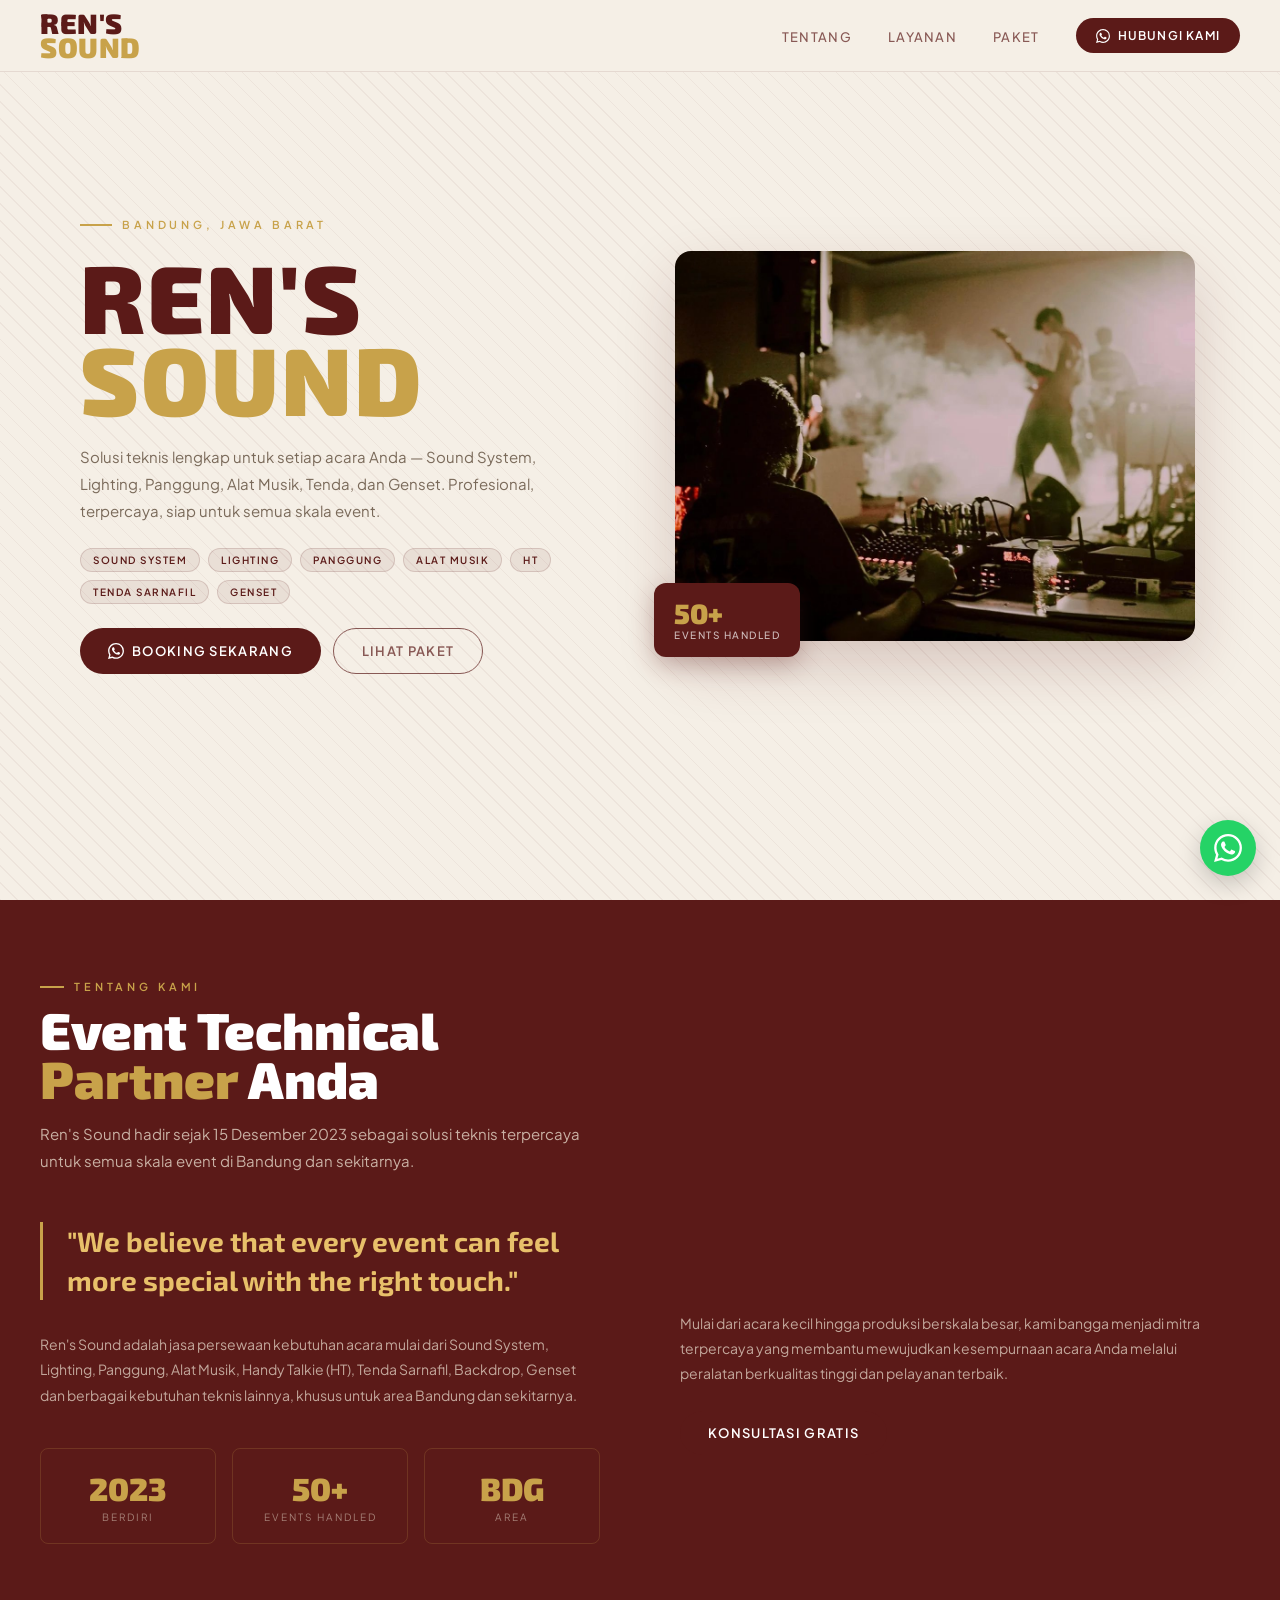
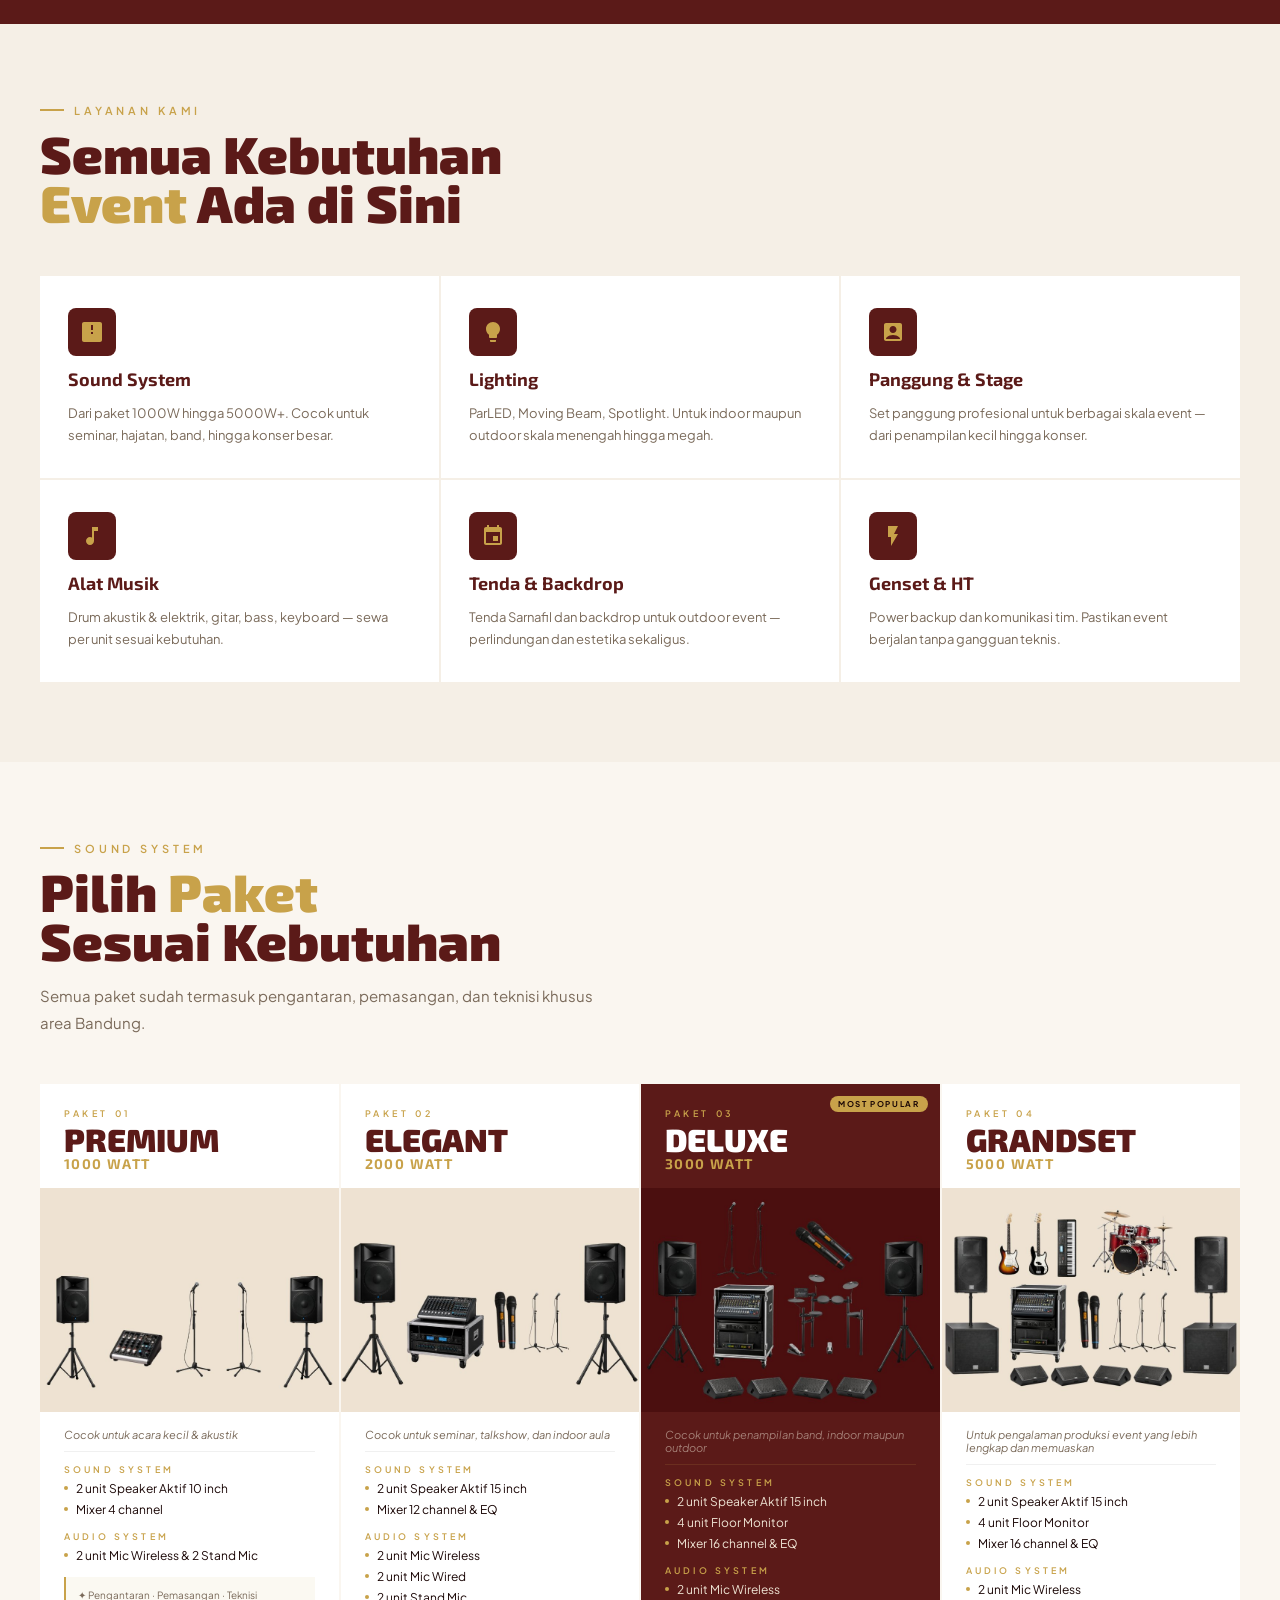
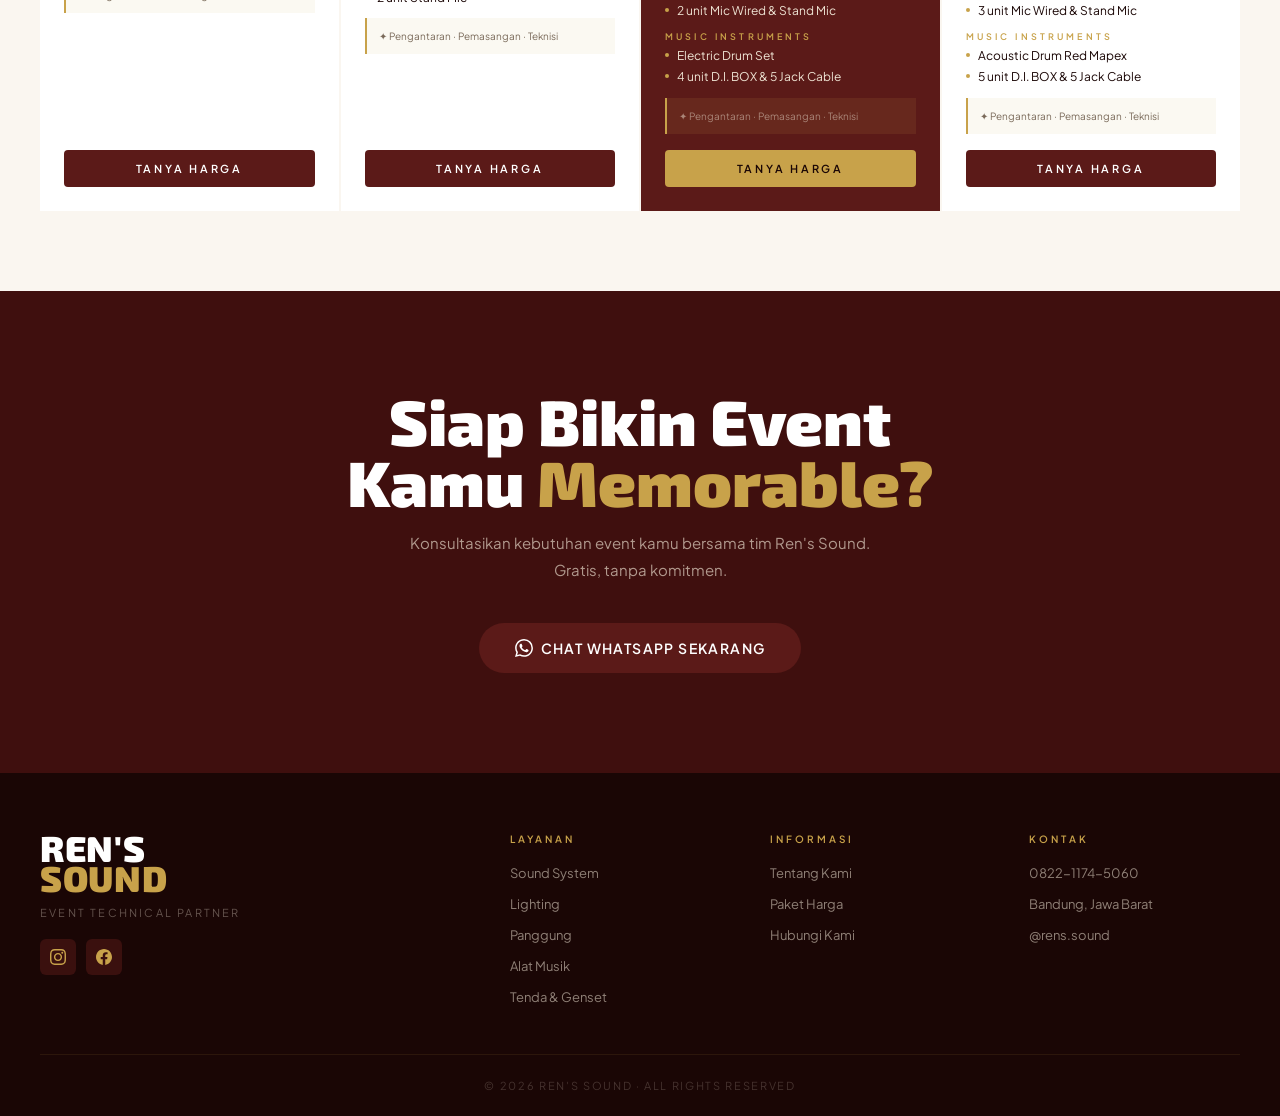
==== index.html @ 93fdd328 "Fix: rename to index.html" ====
<!DOCTYPE html>
<html lang="id">
<head>
  <meta charset="UTF-8"/>
  <meta name="viewport" content="width=device-width, initial-scale=1.0"/>
  <title>Ren's Sound — Event Technical Partner</title>
  <link href="https://fonts.googleapis.com/css2?family=Exo+2:wght@400;600;700;900&family=Plus+Jakarta+Sans:wght@300;400;500;600;700&display=swap" rel="stylesheet"/>
  <style>
    * { margin:0; padding:0; box-sizing:border-box; }

    :root {
      --maroon:   #5B1A18;
      --maroon-d: #3F0F0E;
      --gold:     #C8A24A;
      --gold-l:   #e8c06a;
      --beige:    #F5EFE6;
      --beige-s:  #EEE3D3;
      --cream:    #faf6f0;
      --white:    #ffffff;
      --muted:    #7a6a5a;
    }

    html { scroll-behavior: smooth; }

    body {
      font-family: 'Plus Jakarta Sans', sans-serif;
      font-weight: 400;
      color: #1a0605;
      background: var(--cream);
      overflow-x: hidden;
    }

    /* ── NAVBAR ── */
    nav {
      position: fixed;
      top: 0; left: 0; right: 0;
      z-index: 100;
      background: var(--beige);
      border-bottom: 1px solid rgba(91,26,24,0.1);
      padding: 0 40px;
      height: 72px;
      display: flex;
      align-items: center;
      justify-content: space-between;
    }

    .nav-logo {
      display: flex;
      flex-direction: column;
      line-height: 0.85;
      cursor: pointer;
      text-decoration: none;
    }
    .nav-logo-top {
      font-family: 'Exo 2', sans-serif;
      font-weight: 900;
      font-size: 28px;
      color: var(--maroon);
      letter-spacing: 0.02em;
    }
    .nav-logo-bot {
      font-family: 'Exo 2', sans-serif;
      font-weight: 900;
      font-size: 28px;
      color: var(--gold);
      letter-spacing: 0.02em;
    }

    .nav-links {
      display: flex;
      align-items: center;
      gap: 36px;
      list-style: none;
    }
    .nav-links a {
      text-decoration: none;
      font-size: 13px;
      font-weight: 500;
      letter-spacing: 0.1em;
      text-transform: uppercase;
      color: var(--maroon);
      opacity: 0.7;
      transition: opacity 0.2s;
    }
    .nav-links a:hover { opacity: 1; }

    .nav-cta {
      display: flex;
      align-items: center;
      gap: 8px;
      background: var(--maroon);
      color: var(--white) !important;
      opacity: 1 !important;
      padding: 10px 20px;
      border-radius: 100px;
      font-size: 12px !important;
      font-weight: 600 !important;
      letter-spacing: 0.1em;
      text-transform: uppercase;
      transition: background 0.2s !important;
    }
    .nav-cta:hover { background: var(--maroon-d) !important; }

    .nav-toggle {
      display: none;
      background: none;
      border: none;
      cursor: pointer;
      flex-direction: column;
      gap: 5px;
      padding: 4px;
    }
    .nav-toggle span {
      display: block;
      width: 24px;
      height: 2px;
      background: var(--maroon);
      border-radius: 2px;
      transition: all 0.3s;
    }

    /* ── HERO ── */
    #hero {
      min-height: 100vh;
      padding-top: 72px;
      background-color: var(--beige);
      background-image: repeating-linear-gradient(
        45deg,
        rgba(91,26,24,0.05) 0px,
        rgba(91,26,24,0.05) 1px,
        transparent 1px,
        transparent 12px
      );
      display: flex;
      align-items: center;
      position: relative;
      overflow: hidden;
    }

    .hero-inner {
      max-width: 1200px;
      margin: 0 auto;
      padding: 80px 40px;
      display: grid;
      grid-template-columns: 1fr 1fr;
      gap: 60px;
      align-items: center;
      width: 100%;
    }

    .hero-text { display: flex; flex-direction: column; gap: 24px; }

    .hero-eyebrow {
      font-size: 11px;
      font-weight: 600;
      letter-spacing: 0.35em;
      text-transform: uppercase;
      color: var(--gold);
      display: flex;
      align-items: center;
      gap: 10px;
    }
    .hero-eyebrow::before {
      content: '';
      display: block;
      width: 32px;
      height: 2px;
      background: var(--gold);
    }

    .hero-logo {
      display: flex;
      flex-direction: column;
      line-height: 0.85;
    }
    .hero-logo-top {
      font-family: 'Exo 2', sans-serif;
      font-weight: 900;
      font-size: clamp(56px, 8vw, 96px);
      color: var(--maroon);
      letter-spacing: 0.02em;
    }
    .hero-logo-bot {
      font-family: 'Exo 2', sans-serif;
      font-weight: 900;
      font-size: clamp(56px, 8vw, 96px);
      color: var(--gold);
      letter-spacing: 0.02em;
    }

    .hero-desc {
      font-size: 15px;
      line-height: 1.8;
      color: var(--muted);
      max-width: 480px;
    }

    .hero-services {
      display: flex;
      flex-wrap: wrap;
      gap: 8px;
    }
    .hero-service-tag {
      font-size: 10px;
      font-weight: 600;
      letter-spacing: 0.15em;
      text-transform: uppercase;
      color: var(--maroon);
      background: rgba(91,26,24,0.07);
      border: 1px solid rgba(91,26,24,0.15);
      padding: 5px 12px;
      border-radius: 100px;
    }

    .hero-cta {
      display: flex;
      gap: 12px;
      flex-wrap: wrap;
    }
    .btn-primary {
      display: inline-flex;
      align-items: center;
      gap: 8px;
      background: var(--maroon);
      color: var(--white);
      padding: 14px 28px;
      border-radius: 100px;
      font-size: 13px;
      font-weight: 600;
      letter-spacing: 0.1em;
      text-transform: uppercase;
      text-decoration: none;
      transition: background 0.2s, transform 0.2s;
    }
    .btn-primary:hover { background: var(--maroon-d); transform: translateY(-2px); }
    .btn-secondary {
      display: inline-flex;
      align-items: center;
      gap: 8px;
      background: transparent;
      color: var(--maroon);
      padding: 14px 28px;
      border-radius: 100px;
      border: 1.5px solid var(--maroon);
      font-size: 13px;
      font-weight: 600;
      letter-spacing: 0.1em;
      text-transform: uppercase;
      text-decoration: none;
      transition: all 0.2s;
      opacity: 0.7;
    }
    .btn-secondary:hover { opacity: 1; transform: translateY(-2px); }

    .hero-photo {
      position: relative;
      display: flex;
      justify-content: center;
    }
    .hero-photo img {
      width: 100%;
      max-width: 520px;
      border-radius: 16px;
      object-fit: cover;
      aspect-ratio: 4/3;
      box-shadow: 0 24px 60px rgba(91,26,24,0.2);
    }
    .hero-photo-badge {
      position: absolute;
      bottom: -16px;
      left: -16px;
      background: var(--maroon);
      color: var(--white);
      padding: 16px 20px;
      border-radius: 12px;
      box-shadow: 0 8px 24px rgba(91,26,24,0.3);
    }
    .hero-photo-badge-num {
      font-family: 'Exo 2', sans-serif;
      font-weight: 900;
      font-size: 28px;
      color: var(--gold);
      line-height: 1;
    }
    .hero-photo-badge-txt {
      font-size: 10px;
      font-weight: 500;
      letter-spacing: 0.15em;
      text-transform: uppercase;
      opacity: 0.7;
      margin-top: 2px;
    }

    /* ── SECTION COMMONS ── */
    section { padding: 80px 40px; }
    .section-inner { max-width: 1200px; margin: 0 auto; }
    .section-eyebrow {
      font-size: 11px;
      font-weight: 600;
      letter-spacing: 0.35em;
      text-transform: uppercase;
      color: var(--gold);
      display: flex;
      align-items: center;
      gap: 10px;
      margin-bottom: 12px;
    }
    .section-eyebrow::before {
      content: '';
      display: block;
      width: 24px;
      height: 2px;
      background: var(--gold);
    }
    .section-title {
      font-family: 'Exo 2', sans-serif;
      font-weight: 900;
      font-size: clamp(32px, 5vw, 52px);
      line-height: 0.95;
      color: var(--maroon);
      margin-bottom: 16px;
    }
    .section-title span { color: var(--gold); }
    .section-desc {
      font-size: 15px;
      line-height: 1.8;
      color: var(--muted);
      max-width: 560px;
    }

    /* ── TENTANG ── */
    #tentang { background: var(--maroon); }
    #tentang .section-eyebrow { color: var(--gold); }
    #tentang .section-eyebrow::before { background: var(--gold); }
    #tentang .section-title { color: var(--white); }
    #tentang .section-title span { color: var(--gold); }
    #tentang .section-desc { color: rgba(238,227,211,0.75); }

    .tentang-grid {
      display: grid;
      grid-template-columns: 1fr 1fr;
      gap: 80px;
      align-items: center;
      margin-top: 48px;
    }
    .tentang-quote {
      font-family: 'Exo 2', sans-serif;
      font-weight: 700;
      font-size: clamp(20px, 3vw, 28px);
      line-height: 1.4;
      color: var(--gold-l);
      border-left: 3px solid var(--gold);
      padding-left: 24px;
      margin-bottom: 32px;
    }
    .tentang-stats {
      display: grid;
      grid-template-columns: repeat(3, 1fr);
      gap: 16px;
      margin-top: 40px;
    }
    .stat {
      text-align: center;
      padding: 20px 12px;
      border: 1px solid rgba(200,162,74,0.2);
      border-radius: 8px;
    }
    .stat-num {
      font-family: 'Exo 2', sans-serif;
      font-weight: 900;
      font-size: 32px;
      color: var(--gold);
      display: block;
    }
    .stat-lbl {
      font-size: 10px;
      letter-spacing: 0.2em;
      text-transform: uppercase;
      color: rgba(238,227,211,0.5);
      margin-top: 4px;
      display: block;
    }

    /* ── LAYANAN ── */
    #layanan { background: var(--beige); }
    .layanan-grid {
      display: grid;
      grid-template-columns: repeat(3, 1fr);
      gap: 2px;
      margin-top: 48px;
    }
    .layanan-card {
      background: var(--white);
      padding: 32px 28px;
      display: flex;
      flex-direction: column;
      gap: 12px;
      transition: transform 0.3s;
    }
    .layanan-card:hover { transform: translateY(-4px); }
    .layanan-icon {
      width: 48px;
      height: 48px;
      background: var(--maroon);
      border-radius: 8px;
      display: flex;
      align-items: center;
      justify-content: center;
    }
    .layanan-icon svg { width: 24px; height: 24px; fill: var(--gold); }
    .layanan-name {
      font-family: 'Exo 2', sans-serif;
      font-weight: 700;
      font-size: 18px;
      color: var(--maroon);
    }
    .layanan-desc {
      font-size: 13px;
      line-height: 1.7;
      color: var(--muted);
    }

    /* ── PAKET ── */
    #paket { background: var(--cream); }
    .paket-grid {
      display: grid;
      grid-template-columns: repeat(4, 1fr);
      gap: 2px;
      margin-top: 48px;
    }
    .paket-card {
      background: var(--white);
      display: flex;
      flex-direction: column;
      transition: transform 0.3s;
    }
    .paket-card:hover { transform: translateY(-4px); box-shadow: 0 20px 40px rgba(91,26,24,0.12); }
    .paket-card.featured { background: var(--maroon); }
    .paket-header { padding: 24px 24px 16px; }
    .paket-tier {
      font-size: 9px;
      font-weight: 600;
      letter-spacing: 0.4em;
      text-transform: uppercase;
      color: var(--gold);
      margin-bottom: 6px;
    }
    .paket-name {
      font-family: 'Exo 2', sans-serif;
      font-weight: 900;
      font-size: 32px;
      color: var(--maroon);
      line-height: 0.9;
    }
    .paket-card.featured .paket-name { color: var(--white); }
    .paket-watt {
      font-family: 'Exo 2', sans-serif;
      font-weight: 700;
      font-size: 14px;
      color: var(--gold);
      letter-spacing: 0.1em;
      margin-top: 2px;
    }
    .paket-img {
      width: 100%;
      aspect-ratio: 4/3;
      object-fit: contain;
      background: var(--beige-s);
    }
    .paket-card.featured .paket-img { background: rgba(0,0,0,0.15); }
    .paket-body { padding: 16px 24px; flex: 1; }
    .paket-note {
      font-size: 11px;
      font-style: italic;
      color: var(--muted);
      margin-bottom: 12px;
      padding-bottom: 10px;
      border-bottom: 1px solid rgba(0,0,0,0.06);
    }
    .paket-card.featured .paket-note { color: rgba(238,227,211,0.5); border-color: rgba(200,162,74,0.15); }
    .spec-group { margin-bottom: 12px; }
    .spec-label {
      font-size: 9px;
      font-weight: 600;
      letter-spacing: 0.35em;
      text-transform: uppercase;
      color: var(--gold);
      margin-bottom: 6px;
      display: block;
    }
    .spec-item {
      display: flex;
      align-items: flex-start;
      gap: 8px;
      font-size: 12px;
      color: #1a0605;
      margin-bottom: 4px;
      line-height: 1.4;
    }
    .paket-card.featured .spec-item { color: var(--beige-s); }
    .spec-dot {
      width: 4px; height: 4px;
      border-radius: 50%;
      background: var(--gold);
      flex-shrink: 0;
      margin-top: 5px;
    }
    .paket-includes {
      font-size: 10px;
      color: var(--muted);
      padding: 10px 12px;
      background: rgba(200,162,74,0.07);
      border-left: 2px solid var(--gold);
      margin-top: 8px;
      line-height: 1.6;
    }
    .paket-card.featured .paket-includes { background: rgba(200,162,74,0.1); color: rgba(238,227,211,0.5); }
    .paket-cta {
      margin: 0 24px 24px;
      display: block;
      padding: 12px;
      background: var(--maroon);
      color: var(--white);
      text-align: center;
      text-decoration: none;
      font-size: 11px;
      font-weight: 600;
      letter-spacing: 0.25em;
      text-transform: uppercase;
      border-radius: 4px;
      transition: background 0.2s;
    }
    .paket-cta:hover { background: var(--maroon-d); }
    .paket-card.featured .paket-cta { background: var(--gold); color: #1a0605; }
    .paket-card.featured .paket-cta:hover { background: var(--gold-l); }
    .badge-popular {
      position: absolute;
      top: 12px; right: 12px;
      background: var(--gold);
      color: #1a0605;
      font-size: 8px;
      font-weight: 700;
      letter-spacing: 0.2em;
      text-transform: uppercase;
      padding: 3px 8px;
      border-radius: 100px;
    }
    .paket-card { position: relative; }

    /* ── CTA SECTION ── */
    #cta {
      background: var(--maroon-d);
      text-align: center;
      padding: 100px 40px;
    }
    .cta-title {
      font-family: 'Exo 2', sans-serif;
      font-weight: 900;
      font-size: clamp(36px, 6vw, 64px);
      line-height: 0.95;
      color: var(--white);
      margin-bottom: 16px;
    }
    .cta-title span { color: var(--gold); }
    .cta-desc {
      font-size: 15px;
      color: rgba(238,227,211,0.65);
      margin-bottom: 40px;
      max-width: 480px;
      margin-left: auto;
      margin-right: auto;
      line-height: 1.8;
    }

    /* ── FOOTER ── */
    footer {
      background: #1a0605;
      padding: 60px 40px 24px;
    }
    .footer-inner {
      max-width: 1200px;
      margin: 0 auto;
    }
    .footer-top {
      display: grid;
      grid-template-columns: 2fr 1fr 1fr 1fr;
      gap: 48px;
      padding-bottom: 48px;
      border-bottom: 1px solid rgba(200,162,74,0.1);
      margin-bottom: 24px;
    }
    .footer-logo-top {
      font-family: 'Exo 2', sans-serif;
      font-weight: 900;
      font-size: 36px;
      color: var(--white);
      line-height: 0.85;
      letter-spacing: 0.02em;
    }
    .footer-logo-bot {
      font-family: 'Exo 2', sans-serif;
      font-weight: 900;
      font-size: 36px;
      color: var(--gold);
      line-height: 0.85;
      letter-spacing: 0.02em;
    }
    .footer-tagline {
      font-size: 11px;
      letter-spacing: 0.2em;
      text-transform: uppercase;
      color: rgba(238,227,211,0.35);
      margin-top: 12px;
    }
    .footer-col-title {
      font-size: 10px;
      font-weight: 600;
      letter-spacing: 0.3em;
      text-transform: uppercase;
      color: var(--gold);
      margin-bottom: 16px;
    }
    .footer-col ul { list-style: none; display: flex; flex-direction: column; gap: 10px; }
    .footer-col ul li a {
      text-decoration: none;
      font-size: 13px;
      color: rgba(238,227,211,0.55);
      transition: color 0.2s;
    }
    .footer-col ul li a:hover { color: var(--gold); }
    .footer-social { display: flex; gap: 10px; margin-top: 8px; }
    .footer-social a {
      width: 36px; height: 36px;
      background: rgba(91,26,24,0.5);
      border-radius: 6px;
      display: flex;
      align-items: center;
      justify-content: center;
      transition: background 0.2s;
    }
    .footer-social a:hover { background: var(--gold); }
    .footer-social svg { width: 16px; height: 16px; fill: var(--gold); }
    .footer-social a:hover svg { fill: #1a0605; }
    .footer-copy {
      text-align: center;
      font-size: 11px;
      letter-spacing: 0.15em;
      color: rgba(238,227,211,0.2);
      text-transform: uppercase;
    }

    /* ── WA FLOATING ── */
    .wa-float {
      position: fixed;
      bottom: 24px;
      right: 24px;
      z-index: 99;
      width: 56px;
      height: 56px;
      background: #25D366;
      border-radius: 50%;
      display: flex;
      align-items: center;
      justify-content: center;
      box-shadow: 0 8px 24px rgba(0,0,0,0.2);
      text-decoration: none;
      transition: transform 0.2s;
    }
    .wa-float:hover { transform: scale(1.1); }
    .wa-float svg { width: 28px; height: 28px; fill: white; }

    /* ── MOBILE ── */
    @media (max-width: 768px) {
      nav { padding: 0 20px; }
      .nav-links { display: none; }
      .nav-toggle { display: flex; }
      .nav-links.open {
        display: flex;
        flex-direction: column;
        position: absolute;
        top: 72px; left: 0; right: 0;
        background: var(--beige);
        padding: 20px;
        border-bottom: 1px solid rgba(91,26,24,0.1);
        gap: 16px;
      }
      .hero-inner { grid-template-columns: 1fr; gap: 40px; padding: 40px 20px; }
      .hero-photo { order: -1; }
      .hero-photo img { max-width: 100%; }
      .tentang-grid { grid-template-columns: 1fr; gap: 40px; }
      .layanan-grid { grid-template-columns: 1fr; }
      .paket-grid { grid-template-columns: 1fr; }
      .footer-top { grid-template-columns: 1fr 1fr; gap: 32px; }
      section { padding: 60px 20px; }
    }
  </style>
</head>
<body>

<!-- NAVBAR -->
<nav id="navbar">
  <a href="#hero" class="nav-logo">
    <span class="nav-logo-top">REN'S</span>
    <span class="nav-logo-bot">SOUND</span>
  </a>
  <ul class="nav-links" id="navLinks">
    <li><a href="#tentang">Tentang</a></li>
    <li><a href="#layanan">Layanan</a></li>
    <li><a href="#paket">Paket</a></li>
    <li><a href="https://wa.me/6282211745060" class="nav-cta">
      <svg width="14" height="14" viewBox="0 0 24 24" fill="currentColor"><path d="M17.472 14.382c-.297-.149-1.758-.867-2.03-.967-.273-.099-.471-.148-.67.15-.197.297-.767.966-.94 1.164-.173.199-.347.223-.644.075-.297-.15-1.255-.463-2.39-1.475-.883-.788-1.48-1.761-1.653-2.059-.173-.297-.018-.458.13-.606.134-.133.298-.347.446-.52.149-.174.198-.298.298-.497.099-.198.05-.371-.025-.52-.075-.149-.669-1.612-.916-2.207-.242-.579-.487-.5-.669-.51-.173-.008-.371-.01-.57-.01-.198 0-.52.074-.792.372-.272.297-1.04 1.016-1.04 2.479 0 1.462 1.065 2.875 1.213 3.074.149.198 2.096 3.2 5.077 4.487.709.306 1.262.489 1.694.625.712.227 1.36.195 1.871.118.571-.085 1.758-.719 2.006-1.413.248-.694.248-1.289.173-1.413-.074-.124-.272-.198-.57-.347m-5.421 7.403h-.004a9.87 9.87 0 01-5.031-1.378l-.361-.214-3.741.982.998-3.648-.235-.374a9.86 9.86 0 01-1.51-5.26c.001-5.45 4.436-9.884 9.888-9.884 2.64 0 5.122 1.03 6.988 2.898a9.825 9.825 0 012.893 6.994c-.003 5.45-4.437 9.884-9.885 9.884m8.413-18.297A11.815 11.815 0 0012.05 0C5.495 0 .16 5.335.157 11.892c0 2.096.547 4.142 1.588 5.945L.057 24l6.305-1.654a11.882 11.882 0 005.683 1.448h.005c6.554 0 11.89-5.335 11.893-11.893a11.821 11.821 0 00-3.48-8.413Z"/></svg>
      Hubungi Kami
    </a></li>
  </ul>
  <button class="nav-toggle" id="navToggle" onclick="document.getElementById('navLinks').classList.toggle('open')">
    <span></span><span></span><span></span>
  </button>
</nav>

<!-- HERO -->
<section id="hero">
  <div class="hero-inner">
    <div class="hero-text">
      <div class="hero-eyebrow">Bandung, Jawa Barat</div>
      <div class="hero-logo">
        <span class="hero-logo-top">REN'S</span>
        <span class="hero-logo-bot">SOUND</span>
      </div>
      <p class="hero-desc">Solusi teknis lengkap untuk setiap acara Anda — Sound System, Lighting, Panggung, Alat Musik, Tenda, dan Genset. Profesional, terpercaya, siap untuk semua skala event.</p>
      <div class="hero-services">
        <span class="hero-service-tag">Sound System</span>
        <span class="hero-service-tag">Lighting</span>
        <span class="hero-service-tag">Panggung</span>
        <span class="hero-service-tag">Alat Musik</span>
        <span class="hero-service-tag">HT</span>
        <span class="hero-service-tag">Tenda Sarnafil</span>
        <span class="hero-service-tag">Genset</span>
      </div>
      <div class="hero-cta">
        <a href="https://wa.me/6282211745060" class="btn-primary">
          <svg width="16" height="16" viewBox="0 0 24 24" fill="currentColor"><path d="M17.472 14.382c-.297-.149-1.758-.867-2.03-.967-.273-.099-.471-.148-.67.15-.197.297-.767.966-.94 1.164-.173.199-.347.223-.644.075-.297-.15-1.255-.463-2.39-1.475-.883-.788-1.48-1.761-1.653-2.059-.173-.297-.018-.458.13-.606.134-.133.298-.347.446-.52.149-.174.198-.298.298-.497.099-.198.05-.371-.025-.52-.075-.149-.669-1.612-.916-2.207-.242-.579-.487-.5-.669-.51-.173-.008-.371-.01-.57-.01-.198 0-.52.074-.792.372-.272.297-1.04 1.016-1.04 2.479 0 1.462 1.065 2.875 1.213 3.074.149.198 2.096 3.2 5.077 4.487.709.306 1.262.489 1.694.625.712.227 1.36.195 1.871.118.571-.085 1.758-.719 2.006-1.413.248-.694.248-1.289.173-1.413-.074-.124-.272-.198-.57-.347m-5.421 7.403h-.004a9.87 9.87 0 01-5.031-1.378l-.361-.214-3.741.982.998-3.648-.235-.374a9.86 9.86 0 01-1.51-5.26c.001-5.45 4.436-9.884 9.888-9.884 2.64 0 5.122 1.03 6.988 2.898a9.825 9.825 0 012.893 6.994c-.003 5.45-4.437 9.884-9.885 9.884m8.413-18.297A11.815 11.815 0 0012.05 0C5.495 0 .16 5.335.157 11.892c0 2.096.547 4.142 1.588 5.945L.057 24l6.305-1.654a11.882 11.882 0 005.683 1.448h.005c6.554 0 11.89-5.335 11.893-11.893a11.821 11.821 0 00-3.48-8.413Z"/></svg>
          Booking Sekarang
        </a>
        <a href="#paket" class="btn-secondary">Lihat Paket</a>
      </div>
    </div>
    <div class="hero-photo">
      <img src="[data-uri]" alt="Ren's Sound Event"/>
      <div class="hero-photo-badge">
        <div class="hero-photo-badge-num">50+</div>
        <div class="hero-photo-badge-txt">Events Handled</div>
      </div>
    </div>
  </div>
</section>

<!-- TENTANG -->
<section id="tentang">
  <div class="section-inner">
    <div class="section-eyebrow">Tentang Kami</div>
    <h2 class="section-title">Event Technical<br/><span>Partner</span> Anda</h2>
    <p class="section-desc">Ren's Sound hadir sejak 15 Desember 2023 sebagai solusi teknis terpercaya untuk semua skala event di Bandung dan sekitarnya.</p>
    <div class="tentang-grid">
      <div>
        <div class="tentang-quote">"We believe that every event can feel more special with the right touch."</div>
        <p style="font-size:14px;line-height:1.8;color:rgba(238,227,211,0.7);">Ren's Sound adalah jasa persewaan kebutuhan acara mulai dari Sound System, Lighting, Panggung, Alat Musik, Handy Talkie (HT), Tenda Sarnafil, Backdrop, Genset dan berbagai kebutuhan teknis lainnya, khusus untuk area Bandung dan sekitarnya.</p>
        <div class="tentang-stats">
          <div class="stat"><span class="stat-num">2023</span><span class="stat-lbl">Berdiri</span></div>
          <div class="stat"><span class="stat-num">50+</span><span class="stat-lbl">Events Handled</span></div>
          <div class="stat"><span class="stat-num">BDG</span><span class="stat-lbl">Area</span></div>
        </div>
      </div>
      <div style="display:flex;flex-direction:column;gap:16px;">
        <p style="font-size:14px;line-height:1.8;color:rgba(238,227,211,0.7);">Mulai dari acara kecil hingga produksi berskala besar, kami bangga menjadi mitra terpercaya yang membantu mewujudkan kesempurnaan acara Anda melalui peralatan berkualitas tinggi dan pelayanan terbaik.</p>
        <a href="https://wa.me/6282211745060" class="btn-primary" style="align-self:flex-start;margin-top:8px;">Konsultasi Gratis</a>
      </div>
    </div>
  </div>
</section>

<!-- LAYANAN -->
<section id="layanan">
  <div class="section-inner">
    <div class="section-eyebrow">Layanan Kami</div>
    <h2 class="section-title">Semua Kebutuhan<br/><span>Event</span> Ada di Sini</h2>
    <div class="layanan-grid">
      <div class="layanan-card">
        <div class="layanan-icon"><svg viewBox="0 0 24 24"><path d="M20 2H4c-1.1 0-2 .9-2 2v16c0 1.1.9 2 2 2h16c1.1 0 2-.9 2-2V4c0-1.1-.9-2-2-2zm-9 3h2v5h-2V5zm0 7h2v2h-2v-2z"/></svg></div>
        <div class="layanan-name">Sound System</div>
        <div class="layanan-desc">Dari paket 1000W hingga 5000W+. Cocok untuk seminar, hajatan, band, hingga konser besar.</div>
      </div>
      <div class="layanan-card">
        <div class="layanan-icon"><svg viewBox="0 0 24 24"><path d="M9 21c0 .55.45 1 1 1h4c.55 0 1-.45 1-1v-1H9v1zm3-19C8.14 2 5 5.14 5 9c0 2.38 1.19 4.47 3 5.74V17c0 .55.45 1 1 1h6c.55 0 1-.45 1-1v-2.26c1.81-1.27 3-3.36 3-5.74 0-3.86-3.14-7-7-7z"/></svg></div>
        <div class="layanan-name">Lighting</div>
        <div class="layanan-desc">ParLED, Moving Beam, Spotlight. Untuk indoor maupun outdoor skala menengah hingga megah.</div>
      </div>
      <div class="layanan-card">
        <div class="layanan-icon"><svg viewBox="0 0 24 24"><path d="M19 3H5c-1.1 0-2 .9-2 2v14c0 1.1.9 2 2 2h14c1.1 0 2-.9 2-2V5c0-1.1-.9-2-2-2zm-7 3c1.93 0 3.5 1.57 3.5 3.5S13.93 13 12 13s-3.5-1.57-3.5-3.5S10.07 6 12 6zm7 13H5v-.23c0-.62.28-1.2.76-1.58C7.47 15.82 9.64 15 12 15s4.53.82 6.24 2.19c.48.38.76.97.76 1.58V19z"/></svg></div>
        <div class="layanan-name">Panggung & Stage</div>
        <div class="layanan-desc">Set panggung profesional untuk berbagai skala event — dari penampilan kecil hingga konser.</div>
      </div>
      <div class="layanan-card">
        <div class="layanan-icon"><svg viewBox="0 0 24 24"><path d="M12 3v10.55c-.59-.34-1.27-.55-2-.55-2.21 0-4 1.79-4 4s1.79 4 4 4 4-1.79 4-4V7h4V3h-6z"/></svg></div>
        <div class="layanan-name">Alat Musik</div>
        <div class="layanan-desc">Drum akustik & elektrik, gitar, bass, keyboard — sewa per unit sesuai kebutuhan.</div>
      </div>
      <div class="layanan-card">
        <div class="layanan-icon"><svg viewBox="0 0 24 24"><path d="M17 12h-5v5h5v-5zM16 1v2H8V1H6v2H5c-1.11 0-1.99.9-1.99 2L3 19c0 1.1.89 2 2 2h14c1.1 0 2-.9 2-2V5c0-1.1-.9-2-2-2h-1V1h-2zm3 18H5V8h14v11z"/></svg></div>
        <div class="layanan-name">Tenda & Backdrop</div>
        <div class="layanan-desc">Tenda Sarnafil dan backdrop untuk outdoor event — perlindungan dan estetika sekaligus.</div>
      </div>
      <div class="layanan-card">
        <div class="layanan-icon"><svg viewBox="0 0 24 24"><path d="M7 2v11h3v9l7-12h-4l4-8z"/></svg></div>
        <div class="layanan-name">Genset & HT</div>
        <div class="layanan-desc">Power backup dan komunikasi tim. Pastikan event berjalan tanpa gangguan teknis.</div>
      </div>
    </div>
  </div>
</section>

<!-- PAKET -->
<section id="paket">
  <div class="section-inner">
    <div class="section-eyebrow">Sound System</div>
    <h2 class="section-title">Pilih <span>Paket</span><br/>Sesuai Kebutuhan</h2>
    <p class="section-desc">Semua paket sudah termasuk pengantaran, pemasangan, dan teknisi khusus area Bandung.</p>
    <div class="paket-grid" style="margin-top:48px;">

      <div class="paket-card">
        <div class="paket-header">
          <div class="paket-tier">Paket 01</div>
          <div class="paket-name">PREMIUM</div>
          <div class="paket-watt">1000 WATT</div>
        </div>
        <img class="paket-img" src="[data-uri]" alt="Premium 1000W"/>
        <div class="paket-body">
          <p class="paket-note">Cocok untuk acara kecil &amp; akustik</p>
          <div class="spec-group">
            <span class="spec-label">Sound System</span>
            <div class="spec-item"><span class="spec-dot"></span>2 unit Speaker Aktif 10 inch</div>
            <div class="spec-item"><span class="spec-dot"></span>Mixer 4 channel</div>
          </div>
          <div class="spec-group">
            <span class="spec-label">Audio System</span>
            <div class="spec-item"><span class="spec-dot"></span>2 unit Mic Wireless &amp; 2 Stand Mic</div>
          </div>
          <div class="paket-includes">✦ Pengantaran · Pemasangan · Teknisi</div>
        </div>
        <a href="https://wa.me/6282211745060" class="paket-cta">Tanya Harga</a>
      </div>

      <div class="paket-card">
        <div class="paket-header">
          <div class="paket-tier">Paket 02</div>
          <div class="paket-name">ELEGANT</div>
          <div class="paket-watt">2000 WATT</div>
        </div>
        <img class="paket-img" src="[data-uri]" alt="Elegant 2000W"/>
        <div class="paket-body">
          <p class="paket-note">Cocok untuk seminar, talkshow, dan indoor aula</p>
          <div class="spec-group">
            <span class="spec-label">Sound System</span>
            <div class="spec-item"><span class="spec-dot"></span>2 unit Speaker Aktif 15 inch</div>
            <div class="spec-item"><span class="spec-dot"></span>Mixer 12 channel &amp; EQ</div>
          </div>
          <div class="spec-group">
            <span class="spec-label">Audio System</span>
            <div class="spec-item"><span class="spec-dot"></span>2 unit Mic Wireless</div>
            <div class="spec-item"><span class="spec-dot"></span>2 unit Mic Wired</div>
            <div class="spec-item"><span class="spec-dot"></span>2 unit Stand Mic</div>
          </div>
          <div class="paket-includes">✦ Pengantaran · Pemasangan · Teknisi</div>
        </div>
        <a href="https://wa.me/6282211745060" class="paket-cta">Tanya Harga</a>
      </div>

      <div class="paket-card featured">
        <div class="badge-popular">Most Popular</div>
        <div class="paket-header">
          <div class="paket-tier">Paket 03</div>
          <div class="paket-name">DELUXE</div>
          <div class="paket-watt">3000 WATT</div>
        </div>
        <img class="paket-img" src="[data-uri]" alt="Deluxe 3000W"/>
        <div class="paket-body">
          <p class="paket-note">Cocok untuk penampilan band, indoor maupun outdoor</p>
          <div class="spec-group">
            <span class="spec-label">Sound System</span>
            <div class="spec-item"><span class="spec-dot"></span>2 unit Speaker Aktif 15 inch</div>
            <div class="spec-item"><span class="spec-dot"></span>4 unit Floor Monitor</div>
            <div class="spec-item"><span class="spec-dot"></span>Mixer 16 channel &amp; EQ</div>
          </div>
          <div class="spec-group">
            <span class="spec-label">Audio System</span>
            <div class="spec-item"><span class="spec-dot"></span>2 unit Mic Wireless</div>
            <div class="spec-item"><span class="spec-dot"></span>2 unit Mic Wired &amp; Stand Mic</div>
          </div>
          <div class="spec-group">
            <span class="spec-label">Music Instruments</span>
            <div class="spec-item"><span class="spec-dot"></span>Electric Drum Set</div>
            <div class="spec-item"><span class="spec-dot"></span>4 unit D.I. BOX &amp; 5 Jack Cable</div>
          </div>
          <div class="paket-includes">✦ Pengantaran · Pemasangan · Teknisi</div>
        </div>
        <a href="https://wa.me/6282211745060" class="paket-cta">Tanya Harga</a>
      </div>

      <div class="paket-card">
        <div class="paket-header">
          <div class="paket-tier">Paket 04</div>
          <div class="paket-name">GRANDSET</div>
          <div class="paket-watt">5000 WATT</div>
        </div>
        <img class="paket-img" src="[data-uri]" alt="Grandset 5000W"/>
        <div class="paket-body">
          <p class="paket-note">Untuk pengalaman produksi event yang lebih lengkap dan memuaskan</p>
          <div class="spec-group">
            <span class="spec-label">Sound System</span>
            <div class="spec-item"><span class="spec-dot"></span>2 unit Speaker Aktif 15 inch</div>
            <div class="spec-item"><span class="spec-dot"></span>4 unit Floor Monitor</div>
            <div class="spec-item"><span class="spec-dot"></span>Mixer 16 channel &amp; EQ</div>
          </div>
          <div class="spec-group">
            <span class="spec-label">Audio System</span>
            <div class="spec-item"><span class="spec-dot"></span>2 unit Mic Wireless</div>
            <div class="spec-item"><span class="spec-dot"></span>3 unit Mic Wired &amp; Stand Mic</div>
          </div>
          <div class="spec-group">
            <span class="spec-label">Music Instruments</span>
            <div class="spec-item"><span class="spec-dot"></span>Acoustic Drum Red Mapex</div>
            <div class="spec-item"><span class="spec-dot"></span>5 unit D.I. BOX &amp; 5 Jack Cable</div>
          </div>
          <div class="paket-includes">✦ Pengantaran · Pemasangan · Teknisi</div>
        </div>
        <a href="https://wa.me/6282211745060" class="paket-cta">Tanya Harga</a>
      </div>

    </div>
  </div>
</section>

<!-- CTA -->
<section id="cta">
  <div class="cta-title">Siap Bikin Event<br/>Kamu <span>Memorable?</span></div>
  <p class="cta-desc">Konsultasikan kebutuhan event kamu bersama tim Ren's Sound. Gratis, tanpa komitmen.</p>
  <a href="https://wa.me/6282211745060" class="btn-primary" style="font-size:14px;padding:16px 36px;">
    <svg width="18" height="18" viewBox="0 0 24 24" fill="currentColor"><path d="M17.472 14.382c-.297-.149-1.758-.867-2.03-.967-.273-.099-.471-.148-.67.15-.197.297-.767.966-.94 1.164-.173.199-.347.223-.644.075-.297-.15-1.255-.463-2.39-1.475-.883-.788-1.48-1.761-1.653-2.059-.173-.297-.018-.458.13-.606.134-.133.298-.347.446-.52.149-.174.198-.298.298-.497.099-.198.05-.371-.025-.52-.075-.149-.669-1.612-.916-2.207-.242-.579-.487-.5-.669-.51-.173-.008-.371-.01-.57-.01-.198 0-.52.074-.792.372-.272.297-1.04 1.016-1.04 2.479 0 1.462 1.065 2.875 1.213 3.074.149.198 2.096 3.2 5.077 4.487.709.306 1.262.489 1.694.625.712.227 1.36.195 1.871.118.571-.085 1.758-.719 2.006-1.413.248-.694.248-1.289.173-1.413-.074-.124-.272-.198-.57-.347m-5.421 7.403h-.004a9.87 9.87 0 01-5.031-1.378l-.361-.214-3.741.982.998-3.648-.235-.374a9.86 9.86 0 01-1.51-5.26c.001-5.45 4.436-9.884 9.888-9.884 2.64 0 5.122 1.03 6.988 2.898a9.825 9.825 0 012.893 6.994c-.003 5.45-4.437 9.884-9.885 9.884m8.413-18.297A11.815 11.815 0 0012.05 0C5.495 0 .16 5.335.157 11.892c0 2.096.547 4.142 1.588 5.945L.057 24l6.305-1.654a11.882 11.882 0 005.683 1.448h.005c6.554 0 11.89-5.335 11.893-11.893a11.821 11.821 0 00-3.48-8.413Z"/></svg>
    Chat WhatsApp Sekarang
  </a>
</section>

<!-- FOOTER -->
<footer>
  <div class="footer-inner">
    <div class="footer-top">
      <div>
        <div class="footer-logo-top">REN'S</div>
        <div class="footer-logo-bot">SOUND</div>
        <div class="footer-tagline">Event Technical Partner</div>
        <div class="footer-social" style="margin-top:20px;">
          <a href="https://www.instagram.com/rens.sound/" target="_blank">
            <svg viewBox="0 0 24 24"><path d="M12 2.163c3.204 0 3.584.012 4.85.07 3.252.148 4.771 1.691 4.919 4.919.058 1.265.069 1.645.069 4.849 0 3.205-.012 3.584-.069 4.849-.149 3.225-1.664 4.771-4.919 4.919-1.266.058-1.644.07-4.85.07-3.204 0-3.584-.012-4.849-.07-3.26-.149-4.771-1.699-4.919-4.92-.058-1.265-.07-1.644-.07-4.849 0-3.204.013-3.583.07-4.849.149-3.227 1.664-4.771 4.919-4.919 1.266-.057 1.645-.069 4.849-.069zm0-2.163c-3.259 0-3.667.014-4.947.072-4.358.2-6.78 2.618-6.98 6.98-.059 1.281-.073 1.689-.073 4.948 0 3.259.014 3.668.072 4.948.2 4.358 2.618 6.78 6.98 6.98 1.281.058 1.689.072 4.948.072 3.259 0 3.668-.014 4.948-.072 4.354-.2 6.782-2.618 6.979-6.98.059-1.28.073-1.689.073-4.948 0-3.259-.014-3.667-.072-4.947-.196-4.354-2.617-6.78-6.979-6.98-1.281-.059-1.69-.073-4.949-.073zm0 5.838c-3.403 0-6.162 2.759-6.162 6.162s2.759 6.163 6.162 6.163 6.162-2.759 6.162-6.163c0-3.403-2.759-6.162-6.162-6.162zm0 10.162c-2.209 0-4-1.79-4-4 0-2.209 1.791-4 4-4s4 1.791 4 4c0 2.21-1.791 4-4 4zm6.406-11.845c-.796 0-1.441.645-1.441 1.44s.645 1.44 1.441 1.44c.795 0 1.439-.645 1.439-1.44s-.644-1.44-1.439-1.44z"/></svg>
          </a>
          <a href="https://www.facebook.com/people/Rens-Sound/61558311572030/" target="_blank">
            <svg viewBox="0 0 24 24"><path d="M24 12.073c0-6.627-5.373-12-12-12s-12 5.373-12 12c0 5.99 4.388 10.954 10.125 11.854v-8.385H7.078v-3.47h3.047V9.43c0-3.007 1.792-4.669 4.533-4.669 1.312 0 2.686.235 2.686.235v2.953H15.83c-1.491 0-1.956.925-1.956 1.874v2.25h3.328l-.532 3.47h-2.796v8.385C19.612 23.027 24 18.062 24 12.073z"/></svg>
          </a>
        </div>
      </div>
      <div class="footer-col">
        <div class="footer-col-title">Layanan</div>
        <ul>
          <li><a href="#paket">Sound System</a></li>
          <li><a href="#layanan">Lighting</a></li>
          <li><a href="#layanan">Panggung</a></li>
          <li><a href="#layanan">Alat Musik</a></li>
          <li><a href="#layanan">Tenda &amp; Genset</a></li>
        </ul>
      </div>
      <div class="footer-col">
        <div class="footer-col-title">Informasi</div>
        <ul>
          <li><a href="#tentang">Tentang Kami</a></li>
          <li><a href="#paket">Paket Harga</a></li>
          <li><a href="https://wa.me/6282211745060">Hubungi Kami</a></li>
        </ul>
      </div>
      <div class="footer-col">
        <div class="footer-col-title">Kontak</div>
        <ul>
          <li><a href="https://wa.me/6282211745060">0822-1174-5060</a></li>
          <li><a href="#">Bandung, Jawa Barat</a></li>
          <li><a href="https://www.instagram.com/rens.sound/">@rens.sound</a></li>
        </ul>
      </div>
    </div>
    <div class="footer-copy">© 2026 Ren's Sound · All Rights Reserved</div>
  </div>
</footer>

<!-- WA FLOATING -->
<a href="https://wa.me/6282211745060" class="wa-float" target="_blank" rel="noopener noreferrer">
  <svg viewBox="0 0 24 24"><path d="M17.472 14.382c-.297-.149-1.758-.867-2.03-.967-.273-.099-.471-.148-.67.15-.197.297-.767.966-.94 1.164-.173.199-.347.223-.644.075-.297-.15-1.255-.463-2.39-1.475-.883-.788-1.48-1.761-1.653-2.059-.173-.297-.018-.458.13-.606.134-.133.298-.347.446-.52.149-.174.198-.298.298-.497.099-.198.05-.371-.025-.52-.075-.149-.669-1.612-.916-2.207-.242-.579-.487-.5-.669-.51-.173-.008-.371-.01-.57-.01-.198 0-.52.074-.792.372-.272.297-1.04 1.016-1.04 2.479 0 1.462 1.065 2.875 1.213 3.074.149.198 2.096 3.2 5.077 4.487.709.306 1.262.489 1.694.625.712.227 1.36.195 1.871.118.571-.085 1.758-.719 2.006-1.413.248-.694.248-1.289.173-1.413-.074-.124-.272-.198-.57-.347m-5.421 7.403h-.004a9.87 9.87 0 01-5.031-1.378l-.361-.214-3.741.982.998-3.648-.235-.374a9.86 9.86 0 01-1.51-5.26c.001-5.45 4.436-9.884 9.888-9.884 2.64 0 5.122 1.03 6.988 2.898a9.825 9.825 0 012.893 6.994c-.003 5.45-4.437 9.884-9.885 9.884m8.413-18.297A11.815 11.815 0 0012.05 0C5.495 0 .16 5.335.157 11.892c0 2.096.547 4.142 1.588 5.945L.057 24l6.305-1.654a11.882 11.882 0 005.683 1.448h.005c6.554 0 11.89-5.335 11.893-11.893a11.821 11.821 0 00-3.48-8.413Z"/></svg>
</a>

</body>
</html>
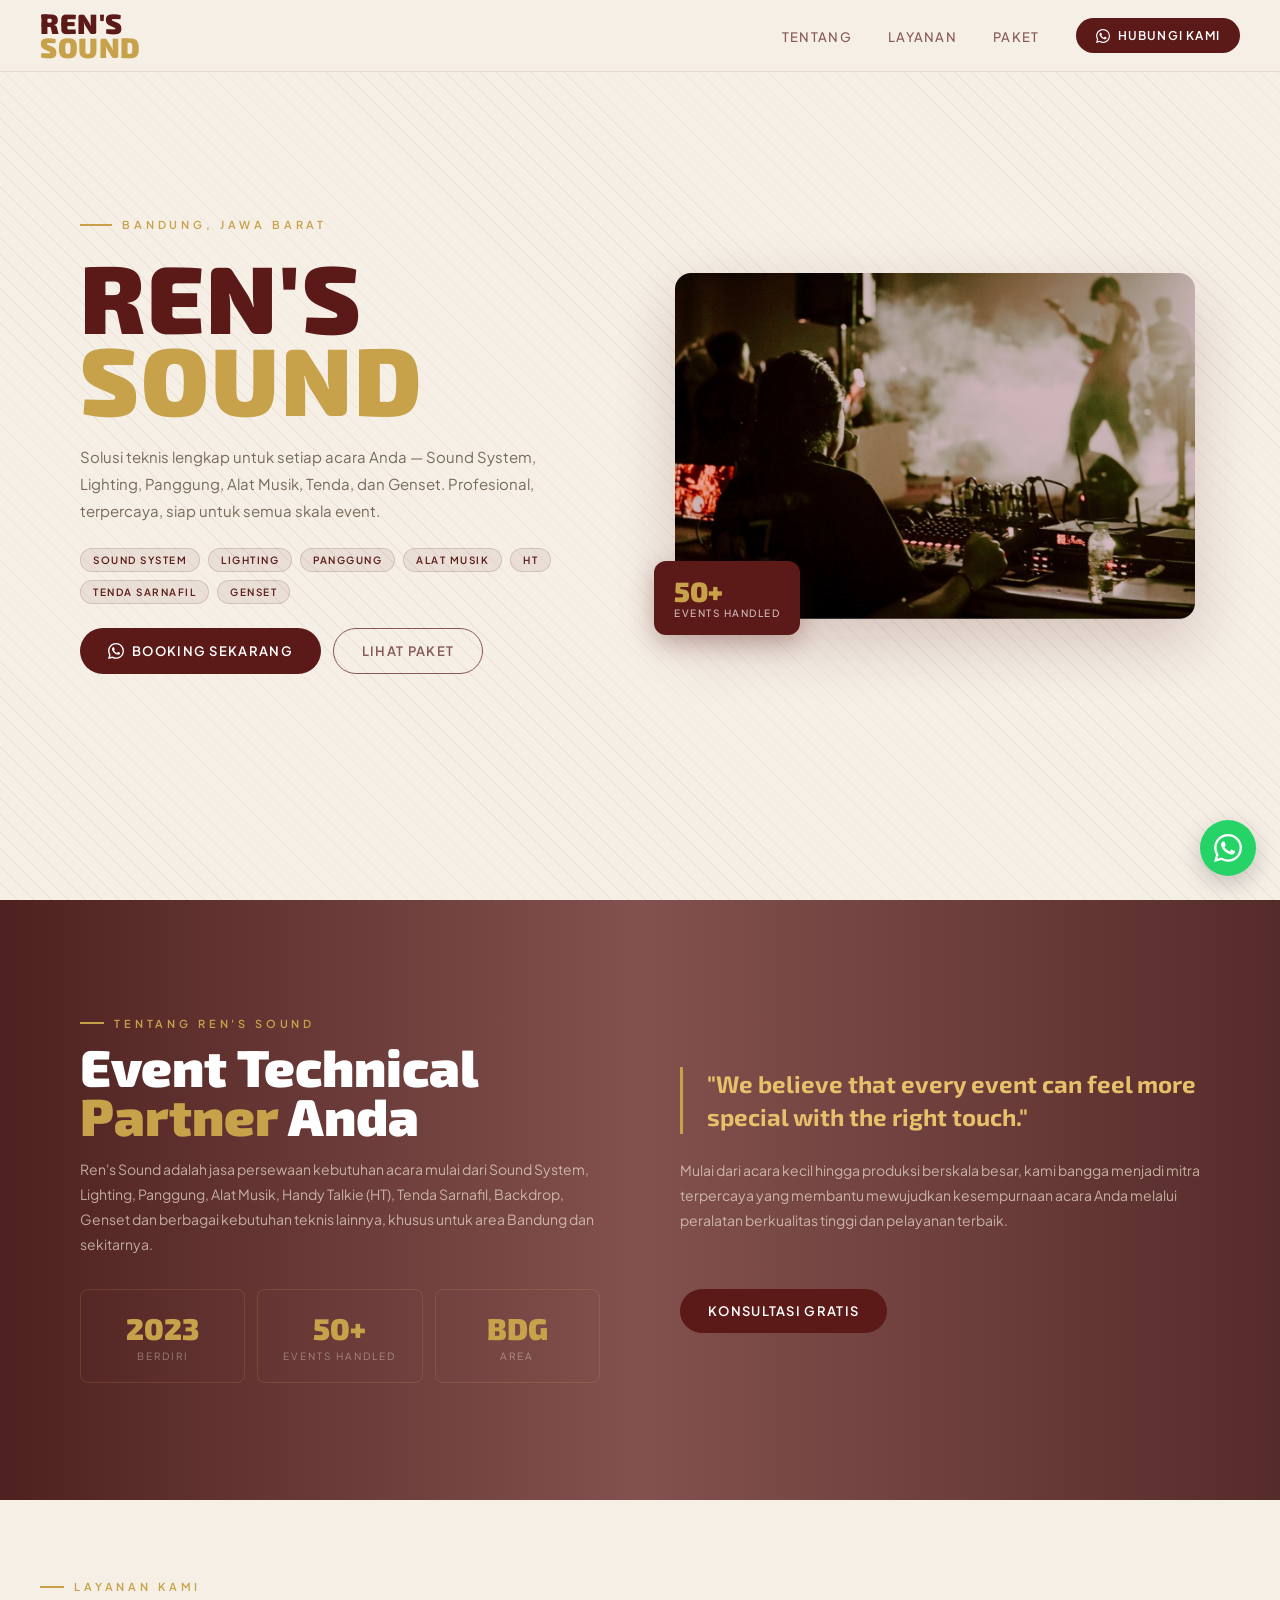
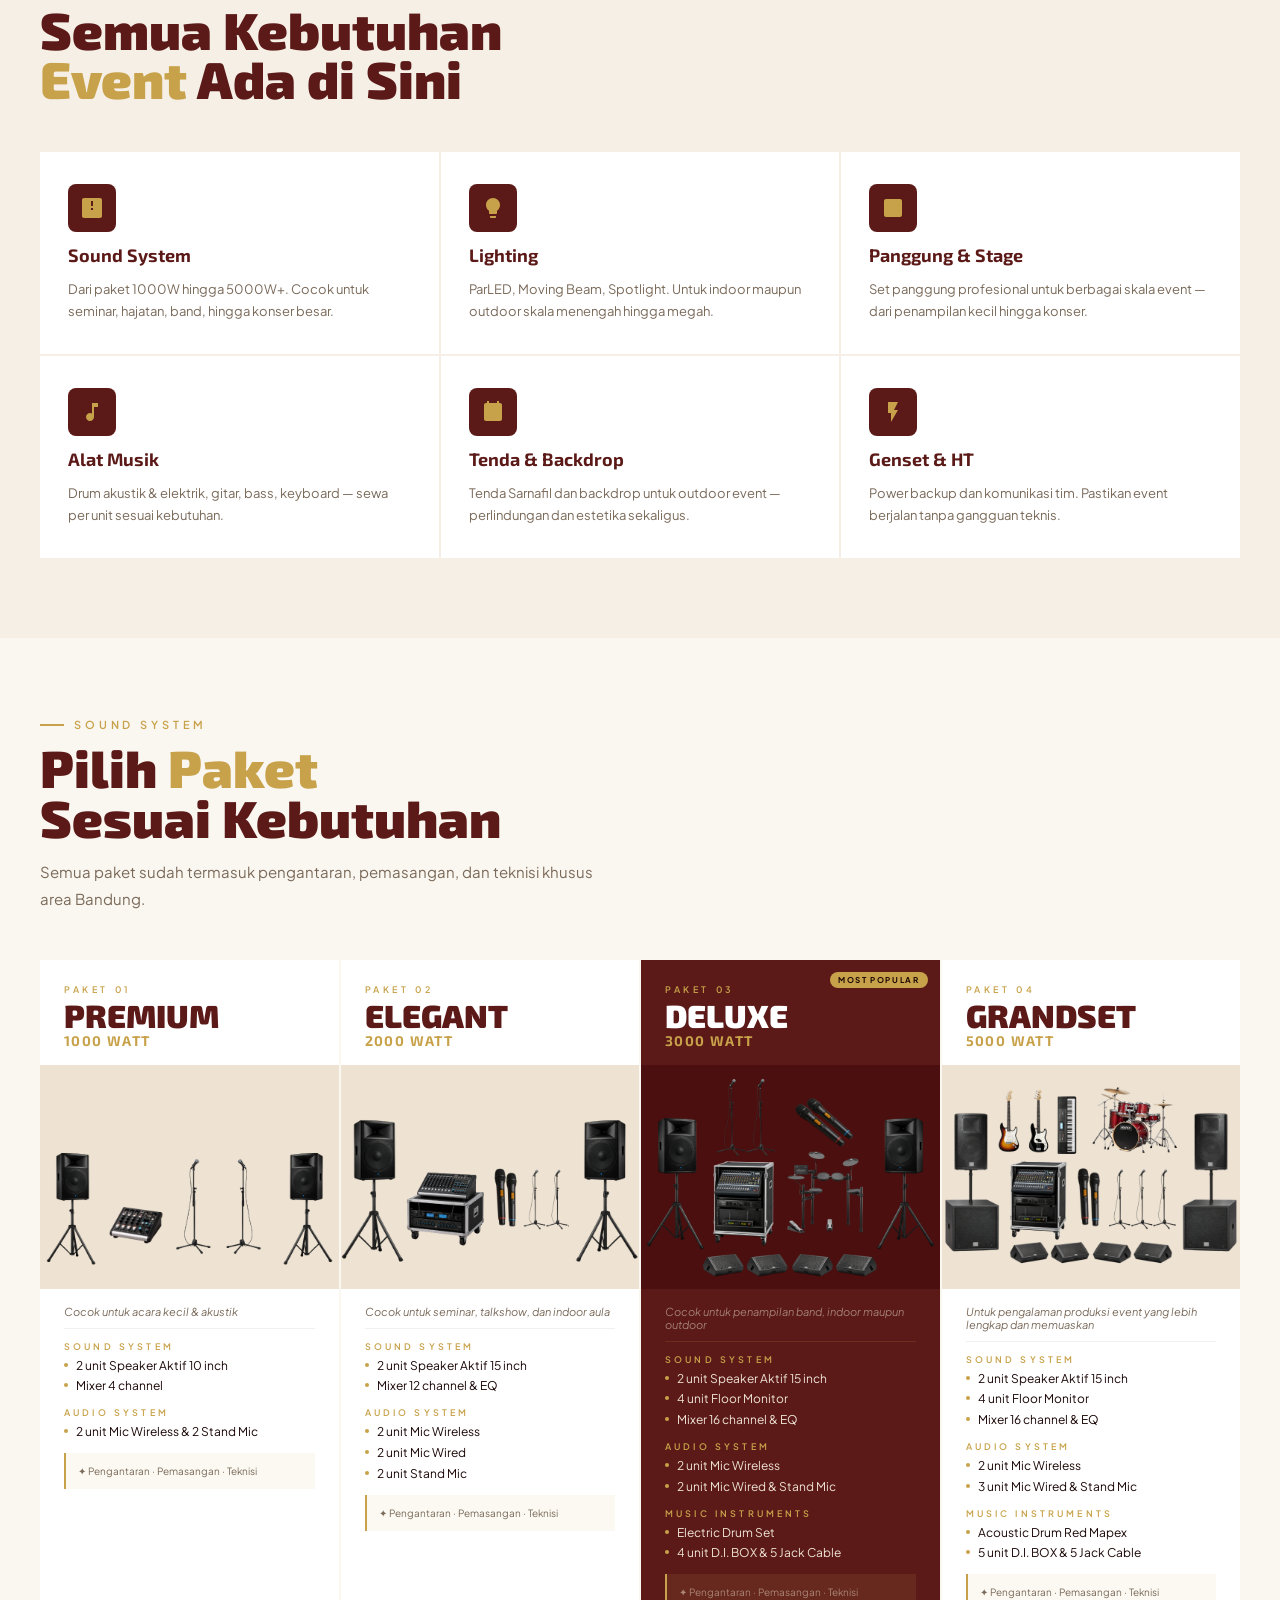
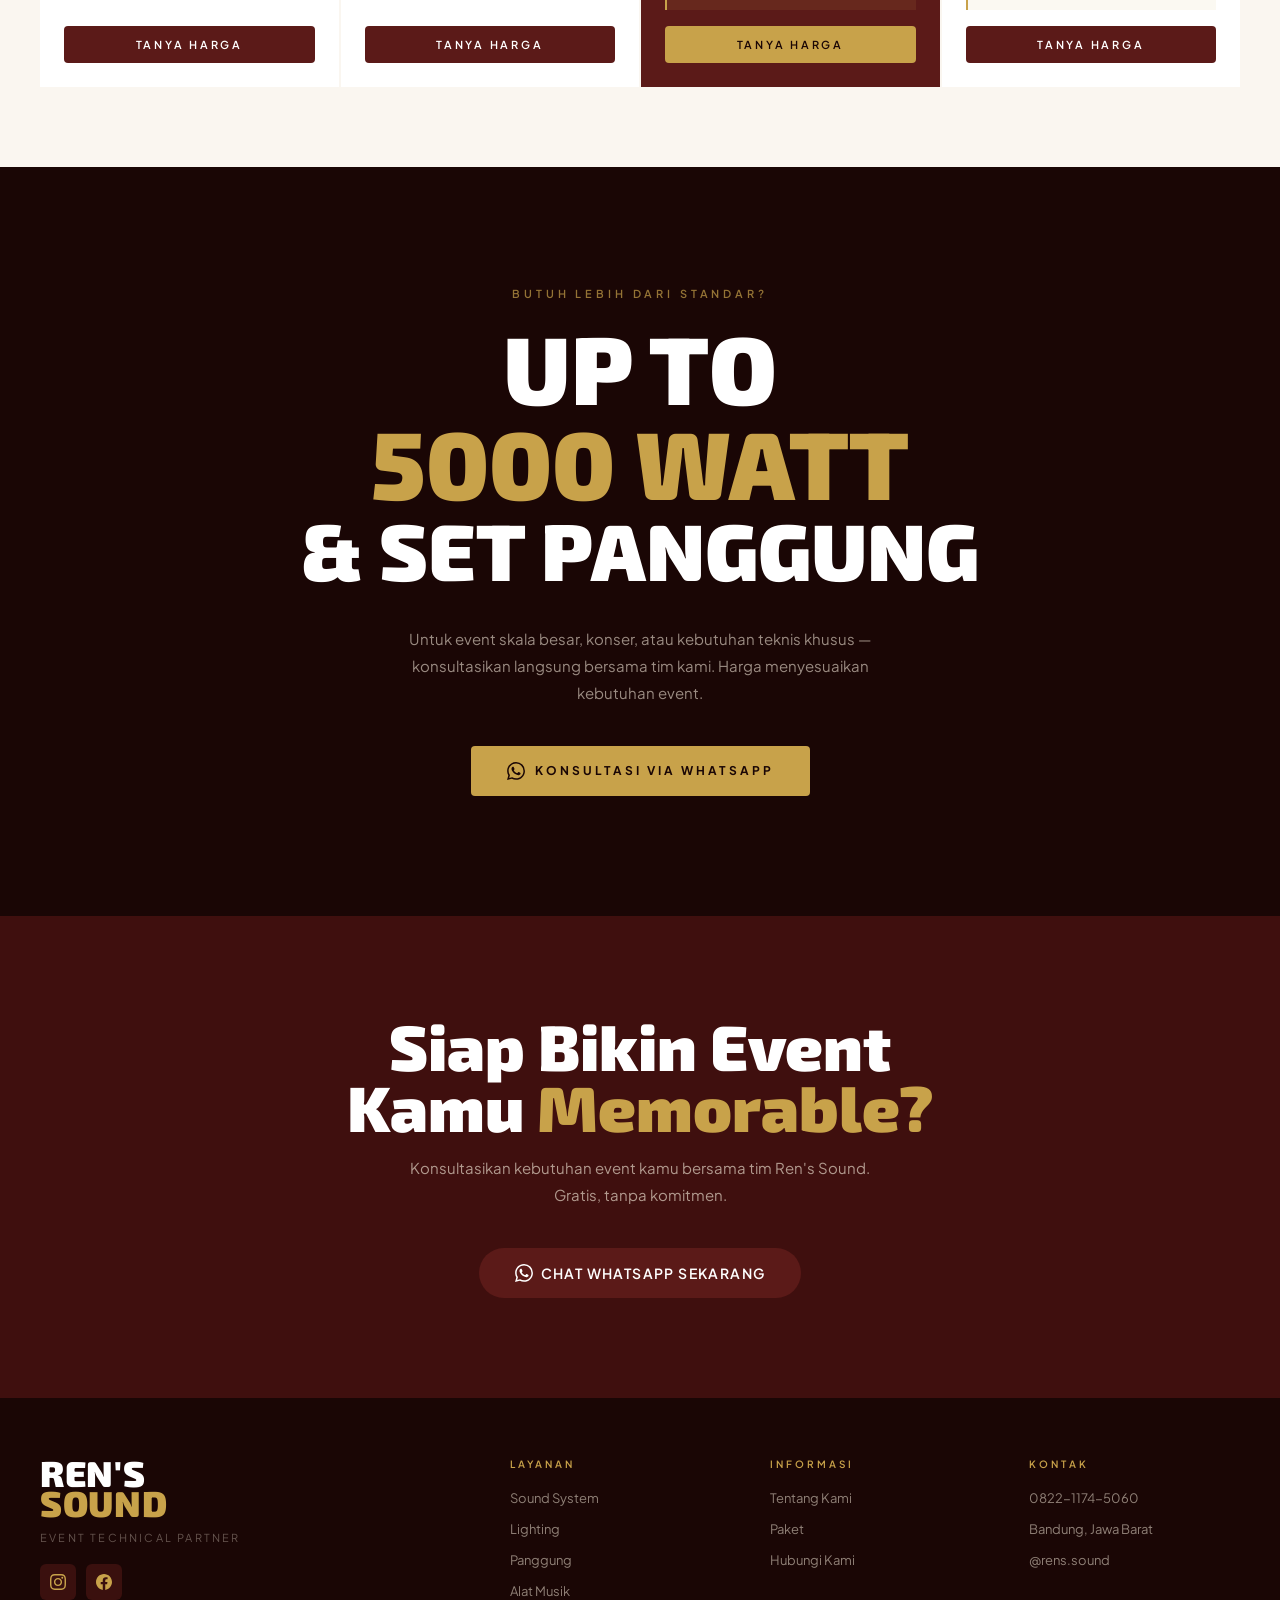
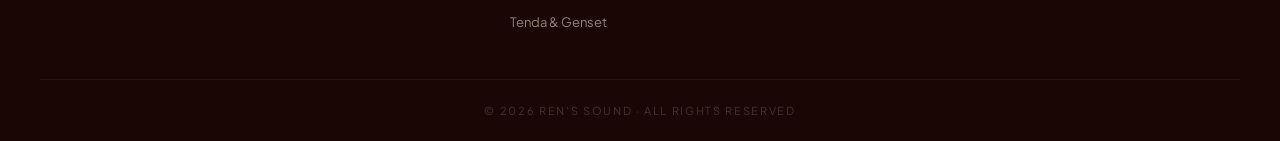
==== commit 3ac798be: "move files to root for github pages" ====
--- a/index.html
+++ b/index.html
@@ -3,701 +3,16 @@
 <head>
   <meta charset="UTF-8"/>
   <meta name="viewport" content="width=device-width, initial-scale=1.0"/>
+  <meta name="description" content="Ren's Sound — Event Technical Partner di Bandung. Sewa Sound System, Lighting, Panggung, Alat Musik, Tenda Sarnafil, Genset."/>
   <title>Ren's Sound — Event Technical Partner</title>
   <link href="https://fonts.googleapis.com/css2?family=Exo+2:wght@400;600;700;900&family=Plus+Jakarta+Sans:wght@300;400;500;600;700&display=swap" rel="stylesheet"/>
-  <style>
-    * { margin:0; padding:0; box-sizing:border-box; }
-
-    :root {
-      --maroon:   #5B1A18;
-      --maroon-d: #3F0F0E;
-      --gold:     #C8A24A;
-      --gold-l:   #e8c06a;
-      --beige:    #F5EFE6;
-      --beige-s:  #EEE3D3;
-      --cream:    #faf6f0;
-      --white:    #ffffff;
-      --muted:    #7a6a5a;
-    }
-
-    html { scroll-behavior: smooth; }
-
-    body {
-      font-family: 'Plus Jakarta Sans', sans-serif;
-      font-weight: 400;
-      color: #1a0605;
-      background: var(--cream);
-      overflow-x: hidden;
-    }
-
-    /* ── NAVBAR ── */
-    nav {
-      position: fixed;
-      top: 0; left: 0; right: 0;
-      z-index: 100;
-      background: var(--beige);
-      border-bottom: 1px solid rgba(91,26,24,0.1);
-      padding: 0 40px;
-      height: 72px;
-      display: flex;
-      align-items: center;
-      justify-content: space-between;
-    }
-
-    .nav-logo {
-      display: flex;
-      flex-direction: column;
-      line-height: 0.85;
-      cursor: pointer;
-      text-decoration: none;
-    }
-    .nav-logo-top {
-      font-family: 'Exo 2', sans-serif;
-      font-weight: 900;
-      font-size: 28px;
-      color: var(--maroon);
-      letter-spacing: 0.02em;
-    }
-    .nav-logo-bot {
-      font-family: 'Exo 2', sans-serif;
-      font-weight: 900;
-      font-size: 28px;
-      color: var(--gold);
-      letter-spacing: 0.02em;
-    }
-
-    .nav-links {
-      display: flex;
-      align-items: center;
-      gap: 36px;
-      list-style: none;
-    }
-    .nav-links a {
-      text-decoration: none;
-      font-size: 13px;
-      font-weight: 500;
-      letter-spacing: 0.1em;
-      text-transform: uppercase;
-      color: var(--maroon);
-      opacity: 0.7;
-      transition: opacity 0.2s;
-    }
-    .nav-links a:hover { opacity: 1; }
-
-    .nav-cta {
-      display: flex;
-      align-items: center;
-      gap: 8px;
-      background: var(--maroon);
-      color: var(--white) !important;
-      opacity: 1 !important;
-      padding: 10px 20px;
-      border-radius: 100px;
-      font-size: 12px !important;
-      font-weight: 600 !important;
-      letter-spacing: 0.1em;
-      text-transform: uppercase;
-      transition: background 0.2s !important;
-    }
-    .nav-cta:hover { background: var(--maroon-d) !important; }
-
-    .nav-toggle {
-      display: none;
-      background: none;
-      border: none;
-      cursor: pointer;
-      flex-direction: column;
-      gap: 5px;
-      padding: 4px;
-    }
-    .nav-toggle span {
-      display: block;
-      width: 24px;
-      height: 2px;
-      background: var(--maroon);
-      border-radius: 2px;
-      transition: all 0.3s;
-    }
-
-    /* ── HERO ── */
-    #hero {
-      min-height: 100vh;
-      padding-top: 72px;
-      background-color: var(--beige);
-      background-image: repeating-linear-gradient(
-        45deg,
-        rgba(91,26,24,0.05) 0px,
-        rgba(91,26,24,0.05) 1px,
-        transparent 1px,
-        transparent 12px
-      );
-      display: flex;
-      align-items: center;
-      position: relative;
-      overflow: hidden;
-    }
-
-    .hero-inner {
-      max-width: 1200px;
-      margin: 0 auto;
-      padding: 80px 40px;
-      display: grid;
-      grid-template-columns: 1fr 1fr;
-      gap: 60px;
-      align-items: center;
-      width: 100%;
-    }
-
-    .hero-text { display: flex; flex-direction: column; gap: 24px; }
-
-    .hero-eyebrow {
-      font-size: 11px;
-      font-weight: 600;
-      letter-spacing: 0.35em;
-      text-transform: uppercase;
-      color: var(--gold);
-      display: flex;
-      align-items: center;
-      gap: 10px;
-    }
-    .hero-eyebrow::before {
-      content: '';
-      display: block;
-      width: 32px;
-      height: 2px;
-      background: var(--gold);
-    }
-
-    .hero-logo {
-      display: flex;
-      flex-direction: column;
-      line-height: 0.85;
-    }
-    .hero-logo-top {
-      font-family: 'Exo 2', sans-serif;
-      font-weight: 900;
-      font-size: clamp(56px, 8vw, 96px);
-      color: var(--maroon);
-      letter-spacing: 0.02em;
-    }
-    .hero-logo-bot {
-      font-family: 'Exo 2', sans-serif;
-      font-weight: 900;
-      font-size: clamp(56px, 8vw, 96px);
-      color: var(--gold);
-      letter-spacing: 0.02em;
-    }
-
-    .hero-desc {
-      font-size: 15px;
-      line-height: 1.8;
-      color: var(--muted);
-      max-width: 480px;
-    }
-
-    .hero-services {
-      display: flex;
-      flex-wrap: wrap;
-      gap: 8px;
-    }
-    .hero-service-tag {
-      font-size: 10px;
-      font-weight: 600;
-      letter-spacing: 0.15em;
-      text-transform: uppercase;
-      color: var(--maroon);
-      background: rgba(91,26,24,0.07);
-      border: 1px solid rgba(91,26,24,0.15);
-      padding: 5px 12px;
-      border-radius: 100px;
-    }
-
-    .hero-cta {
-      display: flex;
-      gap: 12px;
-      flex-wrap: wrap;
-    }
-    .btn-primary {
-      display: inline-flex;
-      align-items: center;
-      gap: 8px;
-      background: var(--maroon);
-      color: var(--white);
-      padding: 14px 28px;
-      border-radius: 100px;
-      font-size: 13px;
-      font-weight: 600;
-      letter-spacing: 0.1em;
-      text-transform: uppercase;
-      text-decoration: none;
-      transition: background 0.2s, transform 0.2s;
-    }
-    .btn-primary:hover { background: var(--maroon-d); transform: translateY(-2px); }
-    .btn-secondary {
-      display: inline-flex;
-      align-items: center;
-      gap: 8px;
-      background: transparent;
-      color: var(--maroon);
-      padding: 14px 28px;
-      border-radius: 100px;
-      border: 1.5px solid var(--maroon);
-      font-size: 13px;
-      font-weight: 600;
-      letter-spacing: 0.1em;
-      text-transform: uppercase;
-      text-decoration: none;
-      transition: all 0.2s;
-      opacity: 0.7;
-    }
-    .btn-secondary:hover { opacity: 1; transform: translateY(-2px); }
-
-    .hero-photo {
-      position: relative;
-      display: flex;
-      justify-content: center;
-    }
-    .hero-photo img {
-      width: 100%;
-      max-width: 520px;
-      border-radius: 16px;
-      object-fit: cover;
-      aspect-ratio: 4/3;
-      box-shadow: 0 24px 60px rgba(91,26,24,0.2);
-    }
-    .hero-photo-badge {
-      position: absolute;
-      bottom: -16px;
-      left: -16px;
-      background: var(--maroon);
-      color: var(--white);
-      padding: 16px 20px;
-      border-radius: 12px;
-      box-shadow: 0 8px 24px rgba(91,26,24,0.3);
-    }
-    .hero-photo-badge-num {
-      font-family: 'Exo 2', sans-serif;
-      font-weight: 900;
-      font-size: 28px;
-      color: var(--gold);
-      line-height: 1;
-    }
-    .hero-photo-badge-txt {
-      font-size: 10px;
-      font-weight: 500;
-      letter-spacing: 0.15em;
-      text-transform: uppercase;
-      opacity: 0.7;
-      margin-top: 2px;
-    }
-
-    /* ── SECTION COMMONS ── */
-    section { padding: 80px 40px; }
-    .section-inner { max-width: 1200px; margin: 0 auto; }
-    .section-eyebrow {
-      font-size: 11px;
-      font-weight: 600;
-      letter-spacing: 0.35em;
-      text-transform: uppercase;
-      color: var(--gold);
-      display: flex;
-      align-items: center;
-      gap: 10px;
-      margin-bottom: 12px;
-    }
-    .section-eyebrow::before {
-      content: '';
-      display: block;
-      width: 24px;
-      height: 2px;
-      background: var(--gold);
-    }
-    .section-title {
-      font-family: 'Exo 2', sans-serif;
-      font-weight: 900;
-      font-size: clamp(32px, 5vw, 52px);
-      line-height: 0.95;
-      color: var(--maroon);
-      margin-bottom: 16px;
-    }
-    .section-title span { color: var(--gold); }
-    .section-desc {
-      font-size: 15px;
-      line-height: 1.8;
-      color: var(--muted);
-      max-width: 560px;
-    }
-
-    /* ── TENTANG ── */
-    #tentang { background: var(--maroon); }
-    #tentang .section-eyebrow { color: var(--gold); }
-    #tentang .section-eyebrow::before { background: var(--gold); }
-    #tentang .section-title { color: var(--white); }
-    #tentang .section-title span { color: var(--gold); }
-    #tentang .section-desc { color: rgba(238,227,211,0.75); }
-
-    .tentang-grid {
-      display: grid;
-      grid-template-columns: 1fr 1fr;
-      gap: 80px;
-      align-items: center;
-      margin-top: 48px;
-    }
-    .tentang-quote {
-      font-family: 'Exo 2', sans-serif;
-      font-weight: 700;
-      font-size: clamp(20px, 3vw, 28px);
-      line-height: 1.4;
-      color: var(--gold-l);
-      border-left: 3px solid var(--gold);
-      padding-left: 24px;
-      margin-bottom: 32px;
-    }
-    .tentang-stats {
-      display: grid;
-      grid-template-columns: repeat(3, 1fr);
-      gap: 16px;
-      margin-top: 40px;
-    }
-    .stat {
-      text-align: center;
-      padding: 20px 12px;
-      border: 1px solid rgba(200,162,74,0.2);
-      border-radius: 8px;
-    }
-    .stat-num {
-      font-family: 'Exo 2', sans-serif;
-      font-weight: 900;
-      font-size: 32px;
-      color: var(--gold);
-      display: block;
-    }
-    .stat-lbl {
-      font-size: 10px;
-      letter-spacing: 0.2em;
-      text-transform: uppercase;
-      color: rgba(238,227,211,0.5);
-      margin-top: 4px;
-      display: block;
-    }
-
-    /* ── LAYANAN ── */
-    #layanan { background: var(--beige); }
-    .layanan-grid {
-      display: grid;
-      grid-template-columns: repeat(3, 1fr);
-      gap: 2px;
-      margin-top: 48px;
-    }
-    .layanan-card {
-      background: var(--white);
-      padding: 32px 28px;
-      display: flex;
-      flex-direction: column;
-      gap: 12px;
-      transition: transform 0.3s;
-    }
-    .layanan-card:hover { transform: translateY(-4px); }
-    .layanan-icon {
-      width: 48px;
-      height: 48px;
-      background: var(--maroon);
-      border-radius: 8px;
-      display: flex;
-      align-items: center;
-      justify-content: center;
-    }
-    .layanan-icon svg { width: 24px; height: 24px; fill: var(--gold); }
-    .layanan-name {
-      font-family: 'Exo 2', sans-serif;
-      font-weight: 700;
-      font-size: 18px;
-      color: var(--maroon);
-    }
-    .layanan-desc {
-      font-size: 13px;
-      line-height: 1.7;
-      color: var(--muted);
-    }
-
-    /* ── PAKET ── */
-    #paket { background: var(--cream); }
-    .paket-grid {
-      display: grid;
-      grid-template-columns: repeat(4, 1fr);
-      gap: 2px;
-      margin-top: 48px;
-    }
-    .paket-card {
-      background: var(--white);
-      display: flex;
-      flex-direction: column;
-      transition: transform 0.3s;
-    }
-    .paket-card:hover { transform: translateY(-4px); box-shadow: 0 20px 40px rgba(91,26,24,0.12); }
-    .paket-card.featured { background: var(--maroon); }
-    .paket-header { padding: 24px 24px 16px; }
-    .paket-tier {
-      font-size: 9px;
-      font-weight: 600;
-      letter-spacing: 0.4em;
-      text-transform: uppercase;
-      color: var(--gold);
-      margin-bottom: 6px;
-    }
-    .paket-name {
-      font-family: 'Exo 2', sans-serif;
-      font-weight: 900;
-      font-size: 32px;
-      color: var(--maroon);
-      line-height: 0.9;
-    }
-    .paket-card.featured .paket-name { color: var(--white); }
-    .paket-watt {
-      font-family: 'Exo 2', sans-serif;
-      font-weight: 700;
-      font-size: 14px;
-      color: var(--gold);
-      letter-spacing: 0.1em;
-      margin-top: 2px;
-    }
-    .paket-img {
-      width: 100%;
-      aspect-ratio: 4/3;
-      object-fit: contain;
-      background: var(--beige-s);
-    }
-    .paket-card.featured .paket-img { background: rgba(0,0,0,0.15); }
-    .paket-body { padding: 16px 24px; flex: 1; }
-    .paket-note {
-      font-size: 11px;
-      font-style: italic;
-      color: var(--muted);
-      margin-bottom: 12px;
-      padding-bottom: 10px;
-      border-bottom: 1px solid rgba(0,0,0,0.06);
-    }
-    .paket-card.featured .paket-note { color: rgba(238,227,211,0.5); border-color: rgba(200,162,74,0.15); }
-    .spec-group { margin-bottom: 12px; }
-    .spec-label {
-      font-size: 9px;
-      font-weight: 600;
-      letter-spacing: 0.35em;
-      text-transform: uppercase;
-      color: var(--gold);
-      margin-bottom: 6px;
-      display: block;
-    }
-    .spec-item {
-      display: flex;
-      align-items: flex-start;
-      gap: 8px;
-      font-size: 12px;
-      color: #1a0605;
-      margin-bottom: 4px;
-      line-height: 1.4;
-    }
-    .paket-card.featured .spec-item { color: var(--beige-s); }
-    .spec-dot {
-      width: 4px; height: 4px;
-      border-radius: 50%;
-      background: var(--gold);
-      flex-shrink: 0;
-      margin-top: 5px;
-    }
-    .paket-includes {
-      font-size: 10px;
-      color: var(--muted);
-      padding: 10px 12px;
-      background: rgba(200,162,74,0.07);
-      border-left: 2px solid var(--gold);
-      margin-top: 8px;
-      line-height: 1.6;
-    }
-    .paket-card.featured .paket-includes { background: rgba(200,162,74,0.1); color: rgba(238,227,211,0.5); }
-    .paket-cta {
-      margin: 0 24px 24px;
-      display: block;
-      padding: 12px;
-      background: var(--maroon);
-      color: var(--white);
-      text-align: center;
-      text-decoration: none;
-      font-size: 11px;
-      font-weight: 600;
-      letter-spacing: 0.25em;
-      text-transform: uppercase;
-      border-radius: 4px;
-      transition: background 0.2s;
-    }
-    .paket-cta:hover { background: var(--maroon-d); }
-    .paket-card.featured .paket-cta { background: var(--gold); color: #1a0605; }
-    .paket-card.featured .paket-cta:hover { background: var(--gold-l); }
-    .badge-popular {
-      position: absolute;
-      top: 12px; right: 12px;
-      background: var(--gold);
-      color: #1a0605;
-      font-size: 8px;
-      font-weight: 700;
-      letter-spacing: 0.2em;
-      text-transform: uppercase;
-      padding: 3px 8px;
-      border-radius: 100px;
-    }
-    .paket-card { position: relative; }
-
-    /* ── CTA SECTION ── */
-    #cta {
-      background: var(--maroon-d);
-      text-align: center;
-      padding: 100px 40px;
-    }
-    .cta-title {
-      font-family: 'Exo 2', sans-serif;
-      font-weight: 900;
-      font-size: clamp(36px, 6vw, 64px);
-      line-height: 0.95;
-      color: var(--white);
-      margin-bottom: 16px;
-    }
-    .cta-title span { color: var(--gold); }
-    .cta-desc {
-      font-size: 15px;
-      color: rgba(238,227,211,0.65);
-      margin-bottom: 40px;
-      max-width: 480px;
-      margin-left: auto;
-      margin-right: auto;
-      line-height: 1.8;
-    }
-
-    /* ── FOOTER ── */
-    footer {
-      background: #1a0605;
-      padding: 60px 40px 24px;
-    }
-    .footer-inner {
-      max-width: 1200px;
-      margin: 0 auto;
-    }
-    .footer-top {
-      display: grid;
-      grid-template-columns: 2fr 1fr 1fr 1fr;
-      gap: 48px;
-      padding-bottom: 48px;
-      border-bottom: 1px solid rgba(200,162,74,0.1);
-      margin-bottom: 24px;
-    }
-    .footer-logo-top {
-      font-family: 'Exo 2', sans-serif;
-      font-weight: 900;
-      font-size: 36px;
-      color: var(--white);
-      line-height: 0.85;
-      letter-spacing: 0.02em;
-    }
-    .footer-logo-bot {
-      font-family: 'Exo 2', sans-serif;
-      font-weight: 900;
-      font-size: 36px;
-      color: var(--gold);
-      line-height: 0.85;
-      letter-spacing: 0.02em;
-    }
-    .footer-tagline {
-      font-size: 11px;
-      letter-spacing: 0.2em;
-      text-transform: uppercase;
-      color: rgba(238,227,211,0.35);
-      margin-top: 12px;
-    }
-    .footer-col-title {
-      font-size: 10px;
-      font-weight: 600;
-      letter-spacing: 0.3em;
-      text-transform: uppercase;
-      color: var(--gold);
-      margin-bottom: 16px;
-    }
-    .footer-col ul { list-style: none; display: flex; flex-direction: column; gap: 10px; }
-    .footer-col ul li a {
-      text-decoration: none;
-      font-size: 13px;
-      color: rgba(238,227,211,0.55);
-      transition: color 0.2s;
-    }
-    .footer-col ul li a:hover { color: var(--gold); }
-    .footer-social { display: flex; gap: 10px; margin-top: 8px; }
-    .footer-social a {
-      width: 36px; height: 36px;
-      background: rgba(91,26,24,0.5);
-      border-radius: 6px;
-      display: flex;
-      align-items: center;
-      justify-content: center;
-      transition: background 0.2s;
-    }
-    .footer-social a:hover { background: var(--gold); }
-    .footer-social svg { width: 16px; height: 16px; fill: var(--gold); }
-    .footer-social a:hover svg { fill: #1a0605; }
-    .footer-copy {
-      text-align: center;
-      font-size: 11px;
-      letter-spacing: 0.15em;
-      color: rgba(238,227,211,0.2);
-      text-transform: uppercase;
-    }
-
-    /* ── WA FLOATING ── */
-    .wa-float {
-      position: fixed;
-      bottom: 24px;
-      right: 24px;
-      z-index: 99;
-      width: 56px;
-      height: 56px;
-      background: #25D366;
-      border-radius: 50%;
-      display: flex;
-      align-items: center;
-      justify-content: center;
-      box-shadow: 0 8px 24px rgba(0,0,0,0.2);
-      text-decoration: none;
-      transition: transform 0.2s;
-    }
-    .wa-float:hover { transform: scale(1.1); }
-    .wa-float svg { width: 28px; height: 28px; fill: white; }
-
-    /* ── MOBILE ── */
-    @media (max-width: 768px) {
-      nav { padding: 0 20px; }
-      .nav-links { display: none; }
-      .nav-toggle { display: flex; }
-      .nav-links.open {
-        display: flex;
-        flex-direction: column;
-        position: absolute;
-        top: 72px; left: 0; right: 0;
-        background: var(--beige);
-        padding: 20px;
-        border-bottom: 1px solid rgba(91,26,24,0.1);
-        gap: 16px;
-      }
-      .hero-inner { grid-template-columns: 1fr; gap: 40px; padding: 40px 20px; }
-      .hero-photo { order: -1; }
-      .hero-photo img { max-width: 100%; }
-      .tentang-grid { grid-template-columns: 1fr; gap: 40px; }
-      .layanan-grid { grid-template-columns: 1fr; }
-      .paket-grid { grid-template-columns: 1fr; }
-      .footer-top { grid-template-columns: 1fr 1fr; gap: 32px; }
-      section { padding: 60px 20px; }
-    }
-  </style>
+  <link rel="stylesheet" href="css/style.css"/>
 </head>
 <body>
 
-<!-- NAVBAR -->
+<!-- ============================================
+     NAVBAR
+     ============================================ -->
 <nav id="navbar">
   <a href="#hero" class="nav-logo">
     <span class="nav-logo-top">REN'S</span>
@@ -707,17 +22,21 @@
     <li><a href="#tentang">Tentang</a></li>
     <li><a href="#layanan">Layanan</a></li>
     <li><a href="#paket">Paket</a></li>
-    <li><a href="https://wa.me/6282211745060" class="nav-cta">
-      <svg width="14" height="14" viewBox="0 0 24 24" fill="currentColor"><path d="M17.472 14.382c-.297-.149-1.758-.867-2.03-.967-.273-.099-.471-.148-.67.15-.197.297-.767.966-.94 1.164-.173.199-.347.223-.644.075-.297-.15-1.255-.463-2.39-1.475-.883-.788-1.48-1.761-1.653-2.059-.173-.297-.018-.458.13-.606.134-.133.298-.347.446-.52.149-.174.198-.298.298-.497.099-.198.05-.371-.025-.52-.075-.149-.669-1.612-.916-2.207-.242-.579-.487-.5-.669-.51-.173-.008-.371-.01-.57-.01-.198 0-.52.074-.792.372-.272.297-1.04 1.016-1.04 2.479 0 1.462 1.065 2.875 1.213 3.074.149.198 2.096 3.2 5.077 4.487.709.306 1.262.489 1.694.625.712.227 1.36.195 1.871.118.571-.085 1.758-.719 2.006-1.413.248-.694.248-1.289.173-1.413-.074-.124-.272-.198-.57-.347m-5.421 7.403h-.004a9.87 9.87 0 01-5.031-1.378l-.361-.214-3.741.982.998-3.648-.235-.374a9.86 9.86 0 01-1.51-5.26c.001-5.45 4.436-9.884 9.888-9.884 2.64 0 5.122 1.03 6.988 2.898a9.825 9.825 0 012.893 6.994c-.003 5.45-4.437 9.884-9.885 9.884m8.413-18.297A11.815 11.815 0 0012.05 0C5.495 0 .16 5.335.157 11.892c0 2.096.547 4.142 1.588 5.945L.057 24l6.305-1.654a11.882 11.882 0 005.683 1.448h.005c6.554 0 11.89-5.335 11.893-11.893a11.821 11.821 0 00-3.48-8.413Z"/></svg>
-      Hubungi Kami
-    </a></li>
+    <li>
+      <a href="https://wa.me/6282211745060" class="nav-cta" target="_blank">
+        <svg width="14" height="14" viewBox="0 0 24 24" fill="currentColor"><path d="M17.472 14.382c-.297-.149-1.758-.867-2.03-.967-.273-.099-.471-.148-.67.15-.197.297-.767.966-.94 1.164-.173.199-.347.223-.644.075-.297-.15-1.255-.463-2.39-1.475-.883-.788-1.48-1.761-1.653-2.059-.173-.297-.018-.458.13-.606.134-.133.298-.347.446-.52.149-.174.198-.298.298-.497.099-.198.05-.371-.025-.52-.075-.149-.669-1.612-.916-2.207-.242-.579-.487-.5-.669-.51-.173-.008-.371-.01-.57-.01-.198 0-.52.074-.792.372-.272.297-1.04 1.016-1.04 2.479 0 1.462 1.065 2.875 1.213 3.074.149.198 2.096 3.2 5.077 4.487.709.306 1.262.489 1.694.625.712.227 1.36.195 1.871.118.571-.085 1.758-.719 2.006-1.413.248-.694.248-1.289.173-1.413-.074-.124-.272-.198-.57-.347m-5.421 7.403h-.004a9.87 9.87 0 01-5.031-1.378l-.361-.214-3.741.982.998-3.648-.235-.374a9.86 9.86 0 01-1.51-5.26c.001-5.45 4.436-9.884 9.888-9.884 2.64 0 5.122 1.03 6.988 2.898a9.825 9.825 0 012.893 6.994c-.003 5.45-4.437 9.884-9.885 9.884m8.413-18.297A11.815 11.815 0 0012.05 0C5.495 0 .16 5.335.157 11.892c0 2.096.547 4.142 1.588 5.945L.057 24l6.305-1.654a11.882 11.882 0 005.683 1.448h.005c6.554 0 11.89-5.335 11.893-11.893a11.821 11.821 0 00-3.48-8.413Z"/></svg>
+        Hubungi Kami
+      </a>
+    </li>
   </ul>
-  <button class="nav-toggle" id="navToggle" onclick="document.getElementById('navLinks').classList.toggle('open')">
+  <button class="nav-toggle" id="navToggle">
     <span></span><span></span><span></span>
   </button>
 </nav>
 
-<!-- HERO -->
+<!-- ============================================
+     HERO
+     ============================================ -->
 <section id="hero">
   <div class="hero-inner">
     <div class="hero-text">
@@ -737,7 +56,7 @@
         <span class="hero-service-tag">Genset</span>
       </div>
       <div class="hero-cta">
-        <a href="https://wa.me/6282211745060" class="btn-primary">
+        <a href="https://wa.me/6282211745060" class="btn-primary" target="_blank">
           <svg width="16" height="16" viewBox="0 0 24 24" fill="currentColor"><path d="M17.472 14.382c-.297-.149-1.758-.867-2.03-.967-.273-.099-.471-.148-.67.15-.197.297-.767.966-.94 1.164-.173.199-.347.223-.644.075-.297-.15-1.255-.463-2.39-1.475-.883-.788-1.48-1.761-1.653-2.059-.173-.297-.018-.458.13-.606.134-.133.298-.347.446-.52.149-.174.198-.298.298-.497.099-.198.05-.371-.025-.52-.075-.149-.669-1.612-.916-2.207-.242-.579-.487-.5-.669-.51-.173-.008-.371-.01-.57-.01-.198 0-.52.074-.792.372-.272.297-1.04 1.016-1.04 2.479 0 1.462 1.065 2.875 1.213 3.074.149.198 2.096 3.2 5.077 4.487.709.306 1.262.489 1.694.625.712.227 1.36.195 1.871.118.571-.085 1.758-.719 2.006-1.413.248-.694.248-1.289.173-1.413-.074-.124-.272-.198-.57-.347m-5.421 7.403h-.004a9.87 9.87 0 01-5.031-1.378l-.361-.214-3.741.982.998-3.648-.235-.374a9.86 9.86 0 01-1.51-5.26c.001-5.45 4.436-9.884 9.888-9.884 2.64 0 5.122 1.03 6.988 2.898a9.825 9.825 0 012.893 6.994c-.003 5.45-4.437 9.884-9.885 9.884m8.413-18.297A11.815 11.815 0 0012.05 0C5.495 0 .16 5.335.157 11.892c0 2.096.547 4.142 1.588 5.945L.057 24l6.305-1.654a11.882 11.882 0 005.683 1.448h.005c6.554 0 11.89-5.335 11.893-11.893a11.821 11.821 0 00-3.48-8.413Z"/></svg>
           Booking Sekarang
         </a>
@@ -745,7 +64,8 @@
       </div>
     </div>
     <div class="hero-photo">
-      <img src="[data-uri]" alt="Ren's Sound Event"/>
+      <!-- Ganti hero.png untuk update foto hero (1200x800px) -->
+      <img src="assets/images/hero.png" alt="Ren's Sound Event Production"/>
       <div class="hero-photo-badge">
         <div class="hero-photo-badge-num">50+</div>
         <div class="hero-photo-badge-txt">Events Handled</div>
@@ -754,31 +74,44 @@
   </div>
 </section>
 
-<!-- TENTANG -->
+<!-- ============================================
+     TENTANG — PARALLAX PHOTO
+     Ganti foto: assets/images/tentang.jpg (1920x800px)
+     ============================================ -->
 <section id="tentang">
-  <div class="section-inner">
-    <div class="section-eyebrow">Tentang Kami</div>
-    <h2 class="section-title">Event Technical<br/><span>Partner</span> Anda</h2>
-    <p class="section-desc">Ren's Sound hadir sejak 15 Desember 2023 sebagai solusi teknis terpercaya untuk semua skala event di Bandung dan sekitarnya.</p>
-    <div class="tentang-grid">
-      <div>
-        <div class="tentang-quote">"We believe that every event can feel more special with the right touch."</div>
-        <p style="font-size:14px;line-height:1.8;color:rgba(238,227,211,0.7);">Ren's Sound adalah jasa persewaan kebutuhan acara mulai dari Sound System, Lighting, Panggung, Alat Musik, Handy Talkie (HT), Tenda Sarnafil, Backdrop, Genset dan berbagai kebutuhan teknis lainnya, khusus untuk area Bandung dan sekitarnya.</p>
-        <div class="tentang-stats">
-          <div class="stat"><span class="stat-num">2023</span><span class="stat-lbl">Berdiri</span></div>
-          <div class="stat"><span class="stat-num">50+</span><span class="stat-lbl">Events Handled</span></div>
-          <div class="stat"><span class="stat-num">BDG</span><span class="stat-lbl">Area</span></div>
-        </div>
-      </div>
-      <div style="display:flex;flex-direction:column;gap:16px;">
-        <p style="font-size:14px;line-height:1.8;color:rgba(238,227,211,0.7);">Mulai dari acara kecil hingga produksi berskala besar, kami bangga menjadi mitra terpercaya yang membantu mewujudkan kesempurnaan acara Anda melalui peralatan berkualitas tinggi dan pelayanan terbaik.</p>
-        <a href="https://wa.me/6282211745060" class="btn-primary" style="align-self:flex-start;margin-top:8px;">Konsultasi Gratis</a>
-      </div>
-    </div>
-  </div>
-</section>
-
-<!-- LAYANAN -->
+  <div class="tentang-bg"></div>
+  <div class="tentang-overlay"></div>
+  <div class="tentang-content">
+    <div>
+      <div class="section-eyebrow">Tentang Ren's Sound</div>
+      <h2 class="section-title">Event Technical<br/><span>Partner</span> Anda</h2>
+      <p class="tentang-body">Ren's Sound adalah jasa persewaan kebutuhan acara mulai dari Sound System, Lighting, Panggung, Alat Musik, Handy Talkie (HT), Tenda Sarnafil, Backdrop, Genset dan berbagai kebutuhan teknis lainnya, khusus untuk area Bandung dan sekitarnya.</p>
+      <div class="tentang-stats">
+        <div class="stat">
+          <span class="stat-num">2023</span>
+          <span class="stat-lbl">Berdiri</span>
+        </div>
+        <div class="stat">
+          <span class="stat-num">50+</span>
+          <span class="stat-lbl">Events Handled</span>
+        </div>
+        <div class="stat">
+          <span class="stat-num">BDG</span>
+          <span class="stat-lbl">Area</span>
+        </div>
+      </div>
+    </div>
+    <div>
+      <div class="tentang-quote">"We believe that every event can feel more special with the right touch."</div>
+      <p class="tentang-body">Mulai dari acara kecil hingga produksi berskala besar, kami bangga menjadi mitra terpercaya yang membantu mewujudkan kesempurnaan acara Anda melalui peralatan berkualitas tinggi dan pelayanan terbaik.</p>
+      <a href="https://wa.me/6282211745060" class="btn-primary" style="margin-top:24px;display:inline-flex;" target="_blank">Konsultasi Gratis</a>
+    </div>
+  </div>
+</section>
+
+<!-- ============================================
+     LAYANAN
+     ============================================ -->
 <section id="layanan">
   <div class="section-inner">
     <div class="section-eyebrow">Layanan Kami</div>
@@ -795,7 +128,7 @@
         <div class="layanan-desc">ParLED, Moving Beam, Spotlight. Untuk indoor maupun outdoor skala menengah hingga megah.</div>
       </div>
       <div class="layanan-card">
-        <div class="layanan-icon"><svg viewBox="0 0 24 24"><path d="M19 3H5c-1.1 0-2 .9-2 2v14c0 1.1.9 2 2 2h14c1.1 0 2-.9 2-2V5c0-1.1-.9-2-2-2zm-7 3c1.93 0 3.5 1.57 3.5 3.5S13.93 13 12 13s-3.5-1.57-3.5-3.5S10.07 6 12 6zm7 13H5v-.23c0-.62.28-1.2.76-1.58C7.47 15.82 9.64 15 12 15s4.53.82 6.24 2.19c.48.38.76.97.76 1.58V19z"/></svg></div>
+        <div class="layanan-icon"><svg viewBox="0 0 24 24"><path d="M19 3H5c-1.1 0-2 .9-2 2v14c0 1.1.9 2 2 2h14c1.1 0 2-.9 2-2V5c0-1.1-.9-2-2-2z"/></svg></div>
         <div class="layanan-name">Panggung & Stage</div>
         <div class="layanan-desc">Set panggung profesional untuk berbagai skala event — dari penampilan kecil hingga konser.</div>
       </div>
@@ -805,7 +138,7 @@
         <div class="layanan-desc">Drum akustik & elektrik, gitar, bass, keyboard — sewa per unit sesuai kebutuhan.</div>
       </div>
       <div class="layanan-card">
-        <div class="layanan-icon"><svg viewBox="0 0 24 24"><path d="M17 12h-5v5h5v-5zM16 1v2H8V1H6v2H5c-1.11 0-1.99.9-1.99 2L3 19c0 1.1.89 2 2 2h14c1.1 0 2-.9 2-2V5c0-1.1-.9-2-2-2h-1V1h-2zm3 18H5V8h14v11z"/></svg></div>
+        <div class="layanan-icon"><svg viewBox="0 0 24 24"><path d="M17 12h-5v5h5v-5zM16 1v2H8V1H6v2H5c-1.11 0-1.99.9-1.99 2L3 19c0 1.1.89 2 2 2h14c1.1 0 2-.9 2-2V5c0-1.1-.9-2-2-2h-1V1h-2z"/></svg></div>
         <div class="layanan-name">Tenda & Backdrop</div>
         <div class="layanan-desc">Tenda Sarnafil dan backdrop untuk outdoor event — perlindungan dan estetika sekaligus.</div>
       </div>
@@ -818,21 +151,29 @@
   </div>
 </section>
 
-<!-- PAKET -->
+<!-- ============================================
+     PAKET SOUND SYSTEM
+     Cara tambah paket baru:
+     1. Copy satu blok div.paket-card
+     2. Paste sebelum tag penutup div.paket-grid
+     3. Ganti teks & nama foto di src
+     ============================================ -->
 <section id="paket">
   <div class="section-inner">
     <div class="section-eyebrow">Sound System</div>
     <h2 class="section-title">Pilih <span>Paket</span><br/>Sesuai Kebutuhan</h2>
     <p class="section-desc">Semua paket sudah termasuk pengantaran, pemasangan, dan teknisi khusus area Bandung.</p>
-    <div class="paket-grid" style="margin-top:48px;">
-
+    <div class="paket-grid">
+
+      <!-- ── PAKET 01 PREMIUM ── -->
       <div class="paket-card">
         <div class="paket-header">
           <div class="paket-tier">Paket 01</div>
           <div class="paket-name">PREMIUM</div>
           <div class="paket-watt">1000 WATT</div>
         </div>
-        <img class="paket-img" src="[data-uri]" alt="Premium 1000W"/>
+        <!-- Ganti nama file untuk update foto (800x600px) -->
+        <img class="paket-img" src="assets/images/paket01premium.png" alt="Paket Premium 1000 Watt"/>
         <div class="paket-body">
           <p class="paket-note">Cocok untuk acara kecil &amp; akustik</p>
           <div class="spec-group">
@@ -846,16 +187,17 @@
           </div>
           <div class="paket-includes">✦ Pengantaran · Pemasangan · Teknisi</div>
         </div>
-        <a href="https://wa.me/6282211745060" class="paket-cta">Tanya Harga</a>
-      </div>
-
+        <a href="https://wa.me/6282211745060" class="paket-cta" target="_blank">Tanya Harga</a>
+      </div>
+
+      <!-- ── PAKET 02 ELEGANT ── -->
       <div class="paket-card">
         <div class="paket-header">
           <div class="paket-tier">Paket 02</div>
           <div class="paket-name">ELEGANT</div>
           <div class="paket-watt">2000 WATT</div>
         </div>
-        <img class="paket-img" src="[data-uri]" alt="Elegant 2000W"/>
+        <img class="paket-img" src="assets/images/paket02elegan.png" alt="Paket Elegant 2000 Watt"/>
         <div class="paket-body">
           <p class="paket-note">Cocok untuk seminar, talkshow, dan indoor aula</p>
           <div class="spec-group">
@@ -871,9 +213,10 @@
           </div>
           <div class="paket-includes">✦ Pengantaran · Pemasangan · Teknisi</div>
         </div>
-        <a href="https://wa.me/6282211745060" class="paket-cta">Tanya Harga</a>
-      </div>
-
+        <a href="https://wa.me/6282211745060" class="paket-cta" target="_blank">Tanya Harga</a>
+      </div>
+
+      <!-- ── PAKET 03 DELUXE (FEATURED) ── -->
       <div class="paket-card featured">
         <div class="badge-popular">Most Popular</div>
         <div class="paket-header">
@@ -881,7 +224,7 @@
           <div class="paket-name">DELUXE</div>
           <div class="paket-watt">3000 WATT</div>
         </div>
-        <img class="paket-img" src="[data-uri]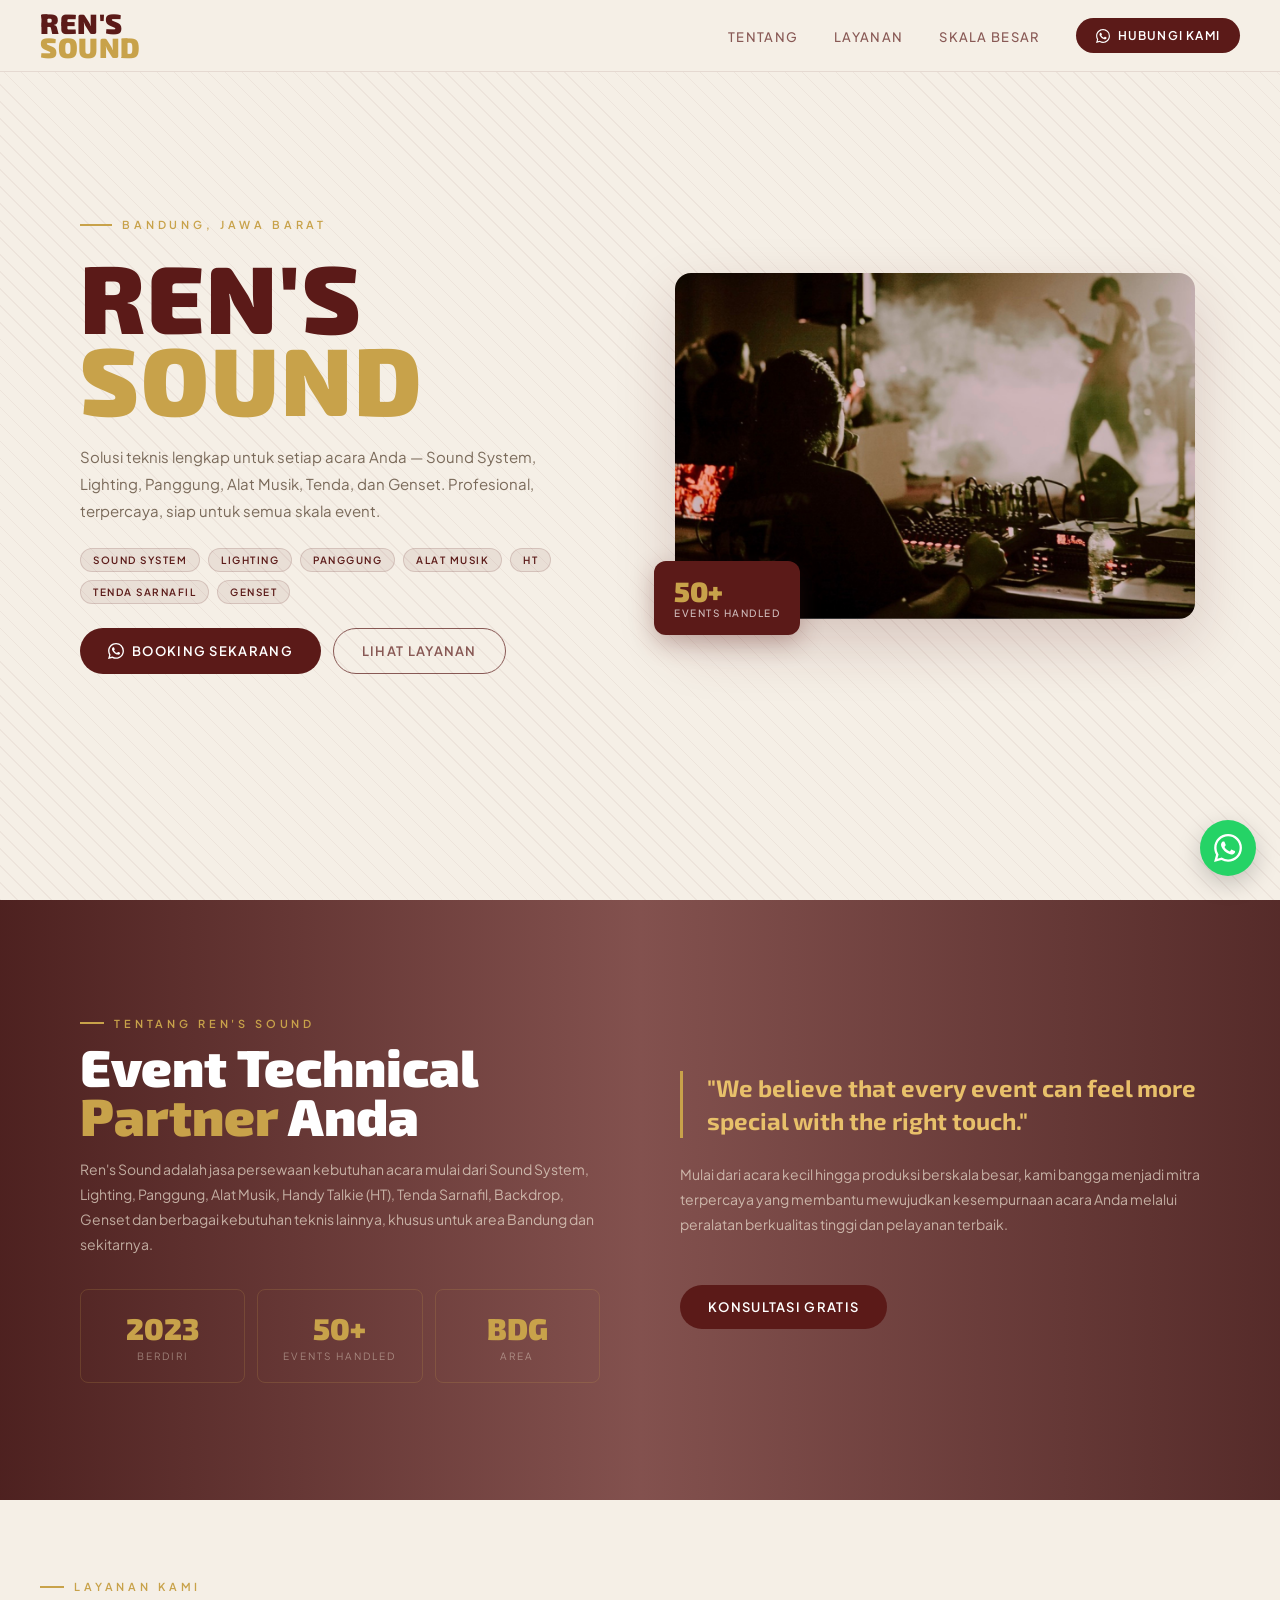
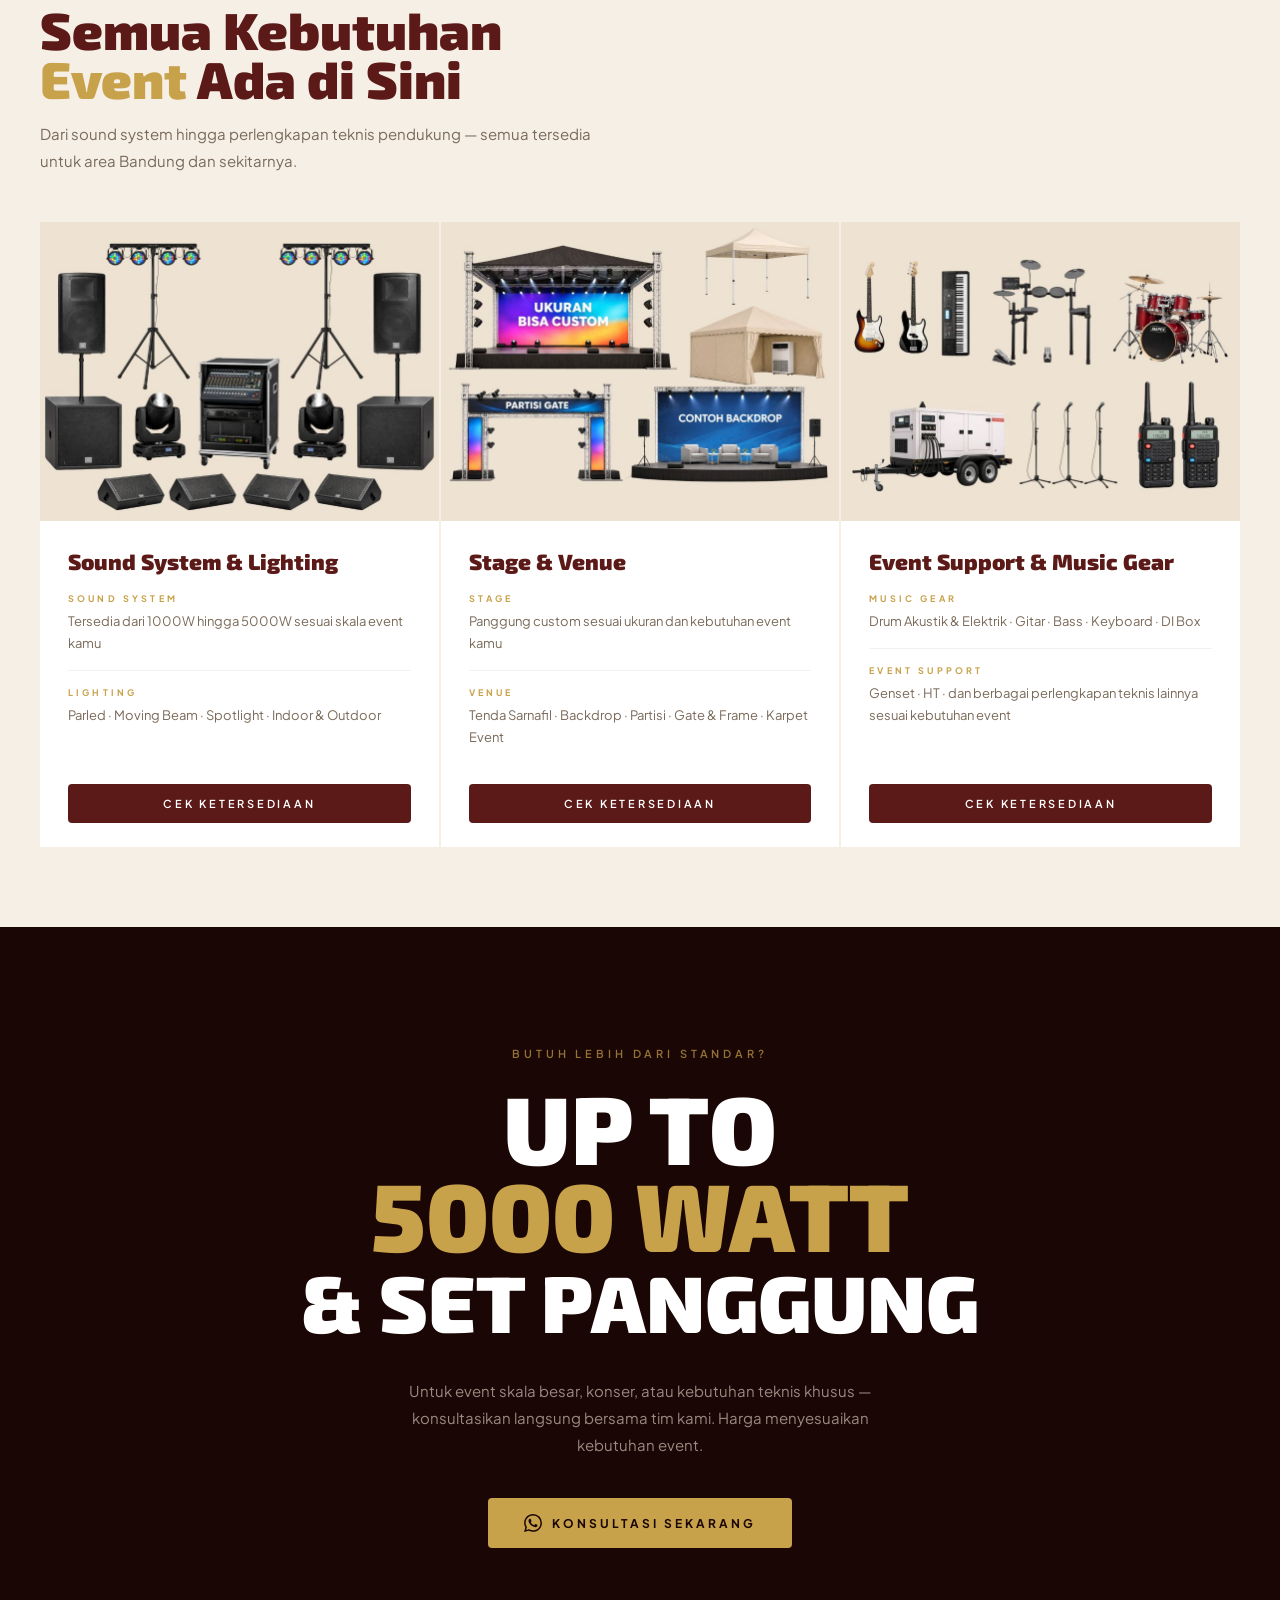
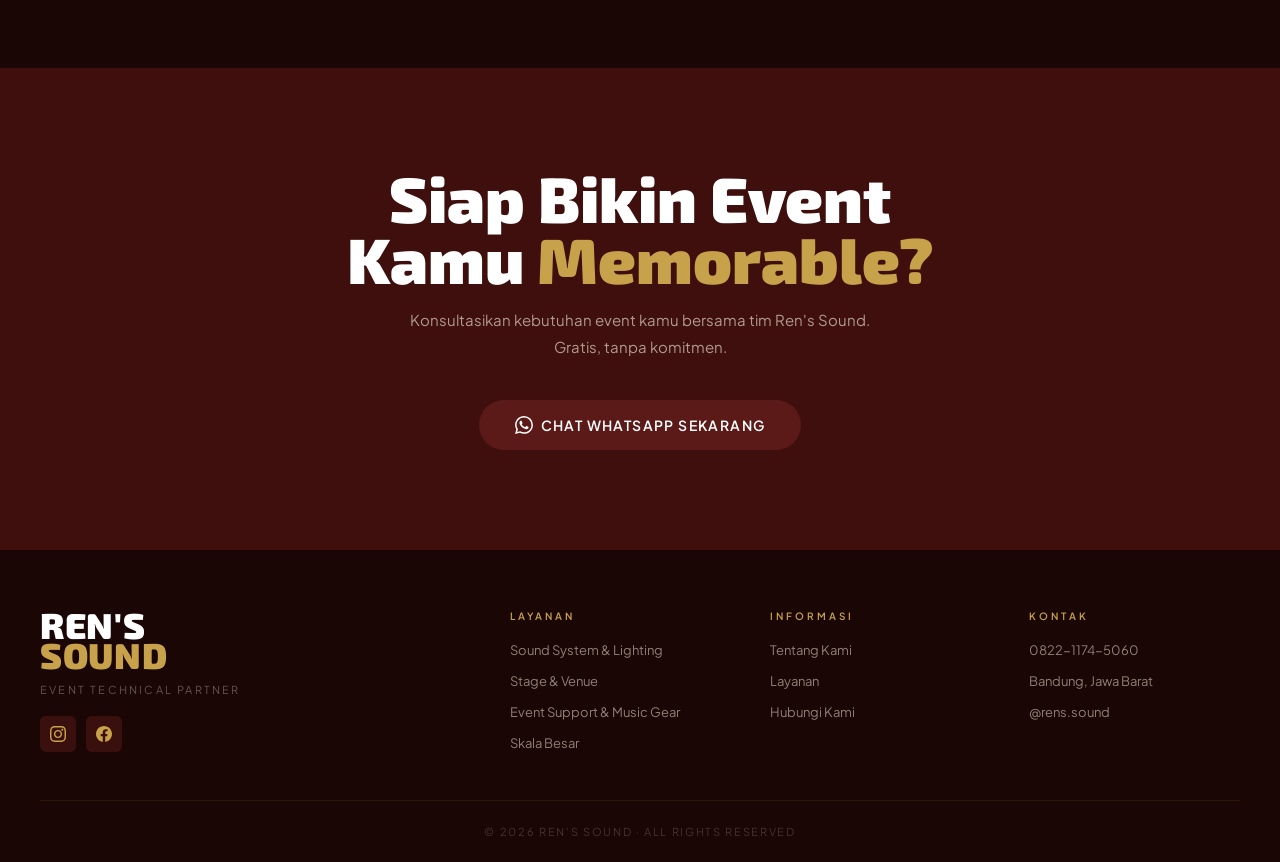
==== commit 57e1075e: "Revisi section layanan" ====
--- a/index.html
+++ b/index.html
@@ -21,7 +21,7 @@
   <ul class="nav-links" id="navLinks">
     <li><a href="#tentang">Tentang</a></li>
     <li><a href="#layanan">Layanan</a></li>
-    <li><a href="#paket">Paket</a></li>
+    <li><a href="#custom">Skala Besar</a></li>
     <li>
       <a href="https://wa.me/6282211745060" class="nav-cta" target="_blank">
         <svg width="14" height="14" viewBox="0 0 24 24" fill="currentColor"><path d="M17.472 14.382c-.297-.149-1.758-.867-2.03-.967-.273-.099-.471-.148-.67.15-.197.297-.767.966-.94 1.164-.173.199-.347.223-.644.075-.297-.15-1.255-.463-2.39-1.475-.883-.788-1.48-1.761-1.653-2.059-.173-.297-.018-.458.13-.606.134-.133.298-.347.446-.52.149-.174.198-.298.298-.497.099-.198.05-.371-.025-.52-.075-.149-.669-1.612-.916-2.207-.242-.579-.487-.5-.669-.51-.173-.008-.371-.01-.57-.01-.198 0-.52.074-.792.372-.272.297-1.04 1.016-1.04 2.479 0 1.462 1.065 2.875 1.213 3.074.149.198 2.096 3.2 5.077 4.487.709.306 1.262.489 1.694.625.712.227 1.36.195 1.871.118.571-.085 1.758-.719 2.006-1.413.248-.694.248-1.289.173-1.413-.074-.124-.272-.198-.57-.347m-5.421 7.403h-.004a9.87 9.87 0 01-5.031-1.378l-.361-.214-3.741.982.998-3.648-.235-.374a9.86 9.86 0 01-1.51-5.26c.001-5.45 4.436-9.884 9.888-9.884 2.64 0 5.122 1.03 6.988 2.898a9.825 9.825 0 012.893 6.994c-.003 5.45-4.437 9.884-9.885 9.884m8.413-18.297A11.815 11.815 0 0012.05 0C5.495 0 .16 5.335.157 11.892c0 2.096.547 4.142 1.588 5.945L.057 24l6.305-1.654a11.882 11.882 0 005.683 1.448h.005c6.554 0 11.89-5.335 11.893-11.893a11.821 11.821 0 00-3.48-8.413Z"/></svg>
@@ -56,11 +56,11 @@
         <span class="hero-service-tag">Genset</span>
       </div>
       <div class="hero-cta">
-        <a href="https://wa.me/6282211745060" class="btn-primary" target="_blank">
+        <a href="https://wa.me/6282211745060?text=Halo%20Ren%27s%20Sound!%20Saya%20ingin%20tanya%20tentang%20layanan%20kalian." class="btn-primary" target="_blank">
           <svg width="16" height="16" viewBox="0 0 24 24" fill="currentColor"><path d="M17.472 14.382c-.297-.149-1.758-.867-2.03-.967-.273-.099-.471-.148-.67.15-.197.297-.767.966-.94 1.164-.173.199-.347.223-.644.075-.297-.15-1.255-.463-2.39-1.475-.883-.788-1.48-1.761-1.653-2.059-.173-.297-.018-.458.13-.606.134-.133.298-.347.446-.52.149-.174.198-.298.298-.497.099-.198.05-.371-.025-.52-.075-.149-.669-1.612-.916-2.207-.242-.579-.487-.5-.669-.51-.173-.008-.371-.01-.57-.01-.198 0-.52.074-.792.372-.272.297-1.04 1.016-1.04 2.479 0 1.462 1.065 2.875 1.213 3.074.149.198 2.096 3.2 5.077 4.487.709.306 1.262.489 1.694.625.712.227 1.36.195 1.871.118.571-.085 1.758-.719 2.006-1.413.248-.694.248-1.289.173-1.413-.074-.124-.272-.198-.57-.347m-5.421 7.403h-.004a9.87 9.87 0 01-5.031-1.378l-.361-.214-3.741.982.998-3.648-.235-.374a9.86 9.86 0 01-1.51-5.26c.001-5.45 4.436-9.884 9.888-9.884 2.64 0 5.122 1.03 6.988 2.898a9.825 9.825 0 012.893 6.994c-.003 5.45-4.437 9.884-9.885 9.884m8.413-18.297A11.815 11.815 0 0012.05 0C5.495 0 .16 5.335.157 11.892c0 2.096.547 4.142 1.588 5.945L.057 24l6.305-1.654a11.882 11.882 0 005.683 1.448h.005c6.554 0 11.89-5.335 11.893-11.893a11.821 11.821 0 00-3.48-8.413Z"/></svg>
           Booking Sekarang
         </a>
-        <a href="#paket" class="btn-secondary">Lihat Paket</a>
+        <a href="#layanan" class="btn-secondary">Lihat Layanan</a>
       </div>
     </div>
     <div class="hero-photo">
@@ -104,197 +104,94 @@
     <div>
       <div class="tentang-quote">"We believe that every event can feel more special with the right touch."</div>
       <p class="tentang-body">Mulai dari acara kecil hingga produksi berskala besar, kami bangga menjadi mitra terpercaya yang membantu mewujudkan kesempurnaan acara Anda melalui peralatan berkualitas tinggi dan pelayanan terbaik.</p>
-      <a href="https://wa.me/6282211745060" class="btn-primary" style="margin-top:24px;display:inline-flex;" target="_blank">Konsultasi Gratis</a>
-    </div>
-  </div>
-</section>
-
-<!-- ============================================
-     LAYANAN
+      <a href="https://wa.me/6282211745060?text=Halo%20Ren%27s%20Sound!%20Saya%20ingin%20konsultasi%20kebutuhan%20event%20saya." class="btn-primary" style="margin-top:24px;display:inline-flex;" target="_blank">Konsultasi Gratis</a>
+    </div>
+  </div>
+</section>
+
+<!-- ============================================
+     LAYANAN — 3 KARTU GRID
+     Cara update foto: ganti file di assets/images/
+     layanan01.jpg, layanan02.jpg, layanan03.jpg (800x600px)
      ============================================ -->
 <section id="layanan">
   <div class="section-inner">
     <div class="section-eyebrow">Layanan Kami</div>
     <h2 class="section-title">Semua Kebutuhan<br/><span>Event</span> Ada di Sini</h2>
+    <p class="section-desc">Dari sound system hingga perlengkapan teknis pendukung — semua tersedia untuk area Bandung dan sekitarnya.</p>
+
     <div class="layanan-grid">
+
+      <!-- ── KARTU 1: SOUND SYSTEM & LIGHTING ── -->
       <div class="layanan-card">
-        <div class="layanan-icon"><svg viewBox="0 0 24 24"><path d="M20 2H4c-1.1 0-2 .9-2 2v16c0 1.1.9 2 2 2h16c1.1 0 2-.9 2-2V4c0-1.1-.9-2-2-2zm-9 3h2v5h-2V5zm0 7h2v2h-2v-2z"/></svg></div>
-        <div class="layanan-name">Sound System</div>
-        <div class="layanan-desc">Dari paket 1000W hingga 5000W+. Cocok untuk seminar, hajatan, band, hingga konser besar.</div>
-      </div>
+        <!-- Ganti layanan01.jpg untuk update foto kartu ini -->
+        <img class="layanan-img" src="assets/images/layanan01.jpg" alt="Sound System & Lighting"/>
+        <div class="layanan-body">
+          <h3 class="layanan-name">Sound System & Lighting</h3>
+          <div class="layanan-spec-group">
+            <span class="layanan-spec-label">Sound System</span>
+            <p class="layanan-spec-desc">Tersedia dari 1000W hingga 5000W sesuai skala event kamu</p>
+          </div>
+          <div class="layanan-spec-group">
+            <span class="layanan-spec-label">Lighting</span>
+            <p class="layanan-spec-desc">Parled · Moving Beam · Spotlight · Indoor & Outdoor</p>
+          </div>
+          <a href="https://wa.me/6282211745060?text=Halo%20Ren%27s%20Sound!%20Saya%20ingin%20cek%20ketersediaan%20Sound%20System%20%26%20Lighting%20untuk%20event%20saya." class="layanan-cta" target="_blank">Cek Ketersediaan</a>
+        </div>
+      </div>
+
+      <!-- ── KARTU 2: STAGE & VENUE ── -->
       <div class="layanan-card">
-        <div class="layanan-icon"><svg viewBox="0 0 24 24"><path d="M9 21c0 .55.45 1 1 1h4c.55 0 1-.45 1-1v-1H9v1zm3-19C8.14 2 5 5.14 5 9c0 2.38 1.19 4.47 3 5.74V17c0 .55.45 1 1 1h6c.55 0 1-.45 1-1v-2.26c1.81-1.27 3-3.36 3-5.74 0-3.86-3.14-7-7-7z"/></svg></div>
-        <div class="layanan-name">Lighting</div>
-        <div class="layanan-desc">ParLED, Moving Beam, Spotlight. Untuk indoor maupun outdoor skala menengah hingga megah.</div>
-      </div>
+        <!-- Ganti layanan02.jpg untuk update foto kartu ini -->
+        <img class="layanan-img" src="assets/images/layanan02.jpg" alt="Stage & Venue"/>
+        <div class="layanan-body">
+          <h3 class="layanan-name">Stage & Venue</h3>
+          <div class="layanan-spec-group">
+            <span class="layanan-spec-label">Stage</span>
+            <p class="layanan-spec-desc">Panggung custom sesuai ukuran dan kebutuhan event kamu</p>
+          </div>
+          <div class="layanan-spec-group">
+            <span class="layanan-spec-label">Venue</span>
+            <p class="layanan-spec-desc">Tenda Sarnafil · Backdrop · Partisi · Gate & Frame · Karpet Event</p>
+          </div>
+          <a href="https://wa.me/6282211745060?text=Halo%20Ren%27s%20Sound!%20Saya%20ingin%20cek%20ketersediaan%20Stage%20%26%20Venue%20untuk%20event%20saya." class="layanan-cta" target="_blank">Cek Ketersediaan</a>
+        </div>
+      </div>
+
+      <!-- ── KARTU 3: EVENT SUPPORT & MUSIC GEAR ── -->
       <div class="layanan-card">
-        <div class="layanan-icon"><svg viewBox="0 0 24 24"><path d="M19 3H5c-1.1 0-2 .9-2 2v14c0 1.1.9 2 2 2h14c1.1 0 2-.9 2-2V5c0-1.1-.9-2-2-2z"/></svg></div>
-        <div class="layanan-name">Panggung & Stage</div>
-        <div class="layanan-desc">Set panggung profesional untuk berbagai skala event — dari penampilan kecil hingga konser.</div>
-      </div>
-      <div class="layanan-card">
-        <div class="layanan-icon"><svg viewBox="0 0 24 24"><path d="M12 3v10.55c-.59-.34-1.27-.55-2-.55-2.21 0-4 1.79-4 4s1.79 4 4 4 4-1.79 4-4V7h4V3h-6z"/></svg></div>
-        <div class="layanan-name">Alat Musik</div>
-        <div class="layanan-desc">Drum akustik & elektrik, gitar, bass, keyboard — sewa per unit sesuai kebutuhan.</div>
-      </div>
-      <div class="layanan-card">
-        <div class="layanan-icon"><svg viewBox="0 0 24 24"><path d="M17 12h-5v5h5v-5zM16 1v2H8V1H6v2H5c-1.11 0-1.99.9-1.99 2L3 19c0 1.1.89 2 2 2h14c1.1 0 2-.9 2-2V5c0-1.1-.9-2-2-2h-1V1h-2z"/></svg></div>
-        <div class="layanan-name">Tenda & Backdrop</div>
-        <div class="layanan-desc">Tenda Sarnafil dan backdrop untuk outdoor event — perlindungan dan estetika sekaligus.</div>
-      </div>
-      <div class="layanan-card">
-        <div class="layanan-icon"><svg viewBox="0 0 24 24"><path d="M7 2v11h3v9l7-12h-4l4-8z"/></svg></div>
-        <div class="layanan-name">Genset & HT</div>
-        <div class="layanan-desc">Power backup dan komunikasi tim. Pastikan event berjalan tanpa gangguan teknis.</div>
-      </div>
-    </div>
-  </div>
-</section>
-
-<!-- ============================================
-     PAKET SOUND SYSTEM
-     Cara tambah paket baru:
-     1. Copy satu blok div.paket-card
-     2. Paste sebelum tag penutup div.paket-grid
-     3. Ganti teks & nama foto di src
-     ============================================ -->
-<section id="paket">
-  <div class="section-inner">
-    <div class="section-eyebrow">Sound System</div>
-    <h2 class="section-title">Pilih <span>Paket</span><br/>Sesuai Kebutuhan</h2>
-    <p class="section-desc">Semua paket sudah termasuk pengantaran, pemasangan, dan teknisi khusus area Bandung.</p>
-    <div class="paket-grid">
-
-      <!-- ── PAKET 01 PREMIUM ── -->
-      <div class="paket-card">
-        <div class="paket-header">
-          <div class="paket-tier">Paket 01</div>
-          <div class="paket-name">PREMIUM</div>
-          <div class="paket-watt">1000 WATT</div>
-        </div>
-        <!-- Ganti nama file untuk update foto (800x600px) -->
-        <img class="paket-img" src="assets/images/paket01premium.png" alt="Paket Premium 1000 Watt"/>
-        <div class="paket-body">
-          <p class="paket-note">Cocok untuk acara kecil &amp; akustik</p>
-          <div class="spec-group">
-            <span class="spec-label">Sound System</span>
-            <div class="spec-item"><span class="spec-dot"></span>2 unit Speaker Aktif 10 inch</div>
-            <div class="spec-item"><span class="spec-dot"></span>Mixer 4 channel</div>
-          </div>
-          <div class="spec-group">
-            <span class="spec-label">Audio System</span>
-            <div class="spec-item"><span class="spec-dot"></span>2 unit Mic Wireless &amp; 2 Stand Mic</div>
-          </div>
-          <div class="paket-includes">✦ Pengantaran · Pemasangan · Teknisi</div>
-        </div>
-        <a href="https://wa.me/6282211745060" class="paket-cta" target="_blank">Tanya Harga</a>
-      </div>
-
-      <!-- ── PAKET 02 ELEGANT ── -->
-      <div class="paket-card">
-        <div class="paket-header">
-          <div class="paket-tier">Paket 02</div>
-          <div class="paket-name">ELEGANT</div>
-          <div class="paket-watt">2000 WATT</div>
-        </div>
-        <img class="paket-img" src="assets/images/paket02elegan.png" alt="Paket Elegant 2000 Watt"/>
-        <div class="paket-body">
-          <p class="paket-note">Cocok untuk seminar, talkshow, dan indoor aula</p>
-          <div class="spec-group">
-            <span class="spec-label">Sound System</span>
-            <div class="spec-item"><span class="spec-dot"></span>2 unit Speaker Aktif 15 inch</div>
-            <div class="spec-item"><span class="spec-dot"></span>Mixer 12 channel &amp; EQ</div>
-          </div>
-          <div class="spec-group">
-            <span class="spec-label">Audio System</span>
-            <div class="spec-item"><span class="spec-dot"></span>2 unit Mic Wireless</div>
-            <div class="spec-item"><span class="spec-dot"></span>2 unit Mic Wired</div>
-            <div class="spec-item"><span class="spec-dot"></span>2 unit Stand Mic</div>
-          </div>
-          <div class="paket-includes">✦ Pengantaran · Pemasangan · Teknisi</div>
-        </div>
-        <a href="https://wa.me/6282211745060" class="paket-cta" target="_blank">Tanya Harga</a>
-      </div>
-
-      <!-- ── PAKET 03 DELUXE (FEATURED) ── -->
-      <div class="paket-card featured">
-        <div class="badge-popular">Most Popular</div>
-        <div class="paket-header">
-          <div class="paket-tier">Paket 03</div>
-          <div class="paket-name">DELUXE</div>
-          <div class="paket-watt">3000 WATT</div>
-        </div>
-        <img class="paket-img" src="assets/images/paket03deluxe.png" alt="Paket Deluxe 3000 Watt"/>
-        <div class="paket-body">
-          <p class="paket-note">Cocok untuk penampilan band, indoor maupun outdoor</p>
-          <div class="spec-group">
-            <span class="spec-label">Sound System</span>
-            <div class="spec-item"><span class="spec-dot"></span>2 unit Speaker Aktif 15 inch</div>
-            <div class="spec-item"><span class="spec-dot"></span>4 unit Floor Monitor</div>
-            <div class="spec-item"><span class="spec-dot"></span>Mixer 16 channel &amp; EQ</div>
-          </div>
-          <div class="spec-group">
-            <span class="spec-label">Audio System</span>
-            <div class="spec-item"><span class="spec-dot"></span>2 unit Mic Wireless</div>
-            <div class="spec-item"><span class="spec-dot"></span>2 unit Mic Wired &amp; Stand Mic</div>
-          </div>
-          <div class="spec-group">
-            <span class="spec-label">Music Instruments</span>
-            <div class="spec-item"><span class="spec-dot"></span>Electric Drum Set</div>
-            <div class="spec-item"><span class="spec-dot"></span>4 unit D.I. BOX &amp; 5 Jack Cable</div>
-          </div>
-          <div class="paket-includes">✦ Pengantaran · Pemasangan · Teknisi</div>
-        </div>
-        <a href="https://wa.me/6282211745060" class="paket-cta" target="_blank">Tanya Harga</a>
-      </div>
-
-      <!-- ── PAKET 04 GRANDSET ── -->
-      <div class="paket-card">
-        <div class="paket-header">
-          <div class="paket-tier">Paket 04</div>
-          <div class="paket-name">GRANDSET</div>
-          <div class="paket-watt">5000 WATT</div>
-        </div>
-        <img class="paket-img" src="assets/images/paket04grandset.png" alt="Paket Grandset 5000 Watt"/>
-        <div class="paket-body">
-          <p class="paket-note">Untuk pengalaman produksi event yang lebih lengkap dan memuaskan</p>
-          <div class="spec-group">
-            <span class="spec-label">Sound System</span>
-            <div class="spec-item"><span class="spec-dot"></span>2 unit Speaker Aktif 15 inch</div>
-            <div class="spec-item"><span class="spec-dot"></span>4 unit Floor Monitor</div>
-            <div class="spec-item"><span class="spec-dot"></span>Mixer 16 channel &amp; EQ</div>
-          </div>
-          <div class="spec-group">
-            <span class="spec-label">Audio System</span>
-            <div class="spec-item"><span class="spec-dot"></span>2 unit Mic Wireless</div>
-            <div class="spec-item"><span class="spec-dot"></span>3 unit Mic Wired &amp; Stand Mic</div>
-          </div>
-          <div class="spec-group">
-            <span class="spec-label">Music Instruments</span>
-            <div class="spec-item"><span class="spec-dot"></span>Acoustic Drum Red Mapex</div>
-            <div class="spec-item"><span class="spec-dot"></span>5 unit D.I. BOX &amp; 5 Jack Cable</div>
-          </div>
-          <div class="paket-includes">✦ Pengantaran · Pemasangan · Teknisi</div>
-        </div>
-        <a href="https://wa.me/6282211745060" class="paket-cta" target="_blank">Tanya Harga</a>
-      </div>
-
-    </div><!-- end .paket-grid -->
-  </div>
-</section>
-
-<!-- ============================================
-     CUSTOM PACKAGE — UP TO 5000 WATT
+        <!-- Ganti layanan03.jpg untuk update foto kartu ini -->
+        <img class="layanan-img" src="assets/images/layanan03.jpg" alt="Event Support & Music Gear"/>
+        <div class="layanan-body">
+          <h3 class="layanan-name">Event Support & Music Gear</h3>
+          <div class="layanan-spec-group">
+            <span class="layanan-spec-label">Music Gear</span>
+            <p class="layanan-spec-desc">Drum Akustik & Elektrik · Gitar · Bass · Keyboard · DI Box</p>
+          </div>
+          <div class="layanan-spec-group">
+            <span class="layanan-spec-label">Event Support</span>
+            <p class="layanan-spec-desc">Genset · HT · dan berbagai perlengkapan teknis lainnya sesuai kebutuhan event</p>
+          </div>
+          <a href="https://wa.me/6282211745060?text=Halo%20Ren%27s%20Sound!%20Saya%20ingin%20cek%20ketersediaan%20Event%20Support%20%26%20Music%20Gear%20untuk%20event%20saya." class="layanan-cta" target="_blank">Cek Ketersediaan</a>
+        </div>
+      </div>
+
+    </div>
+  </div>
+</section>
+
+<!-- ============================================
+     CUSTOM — UP TO 5000 WATT & SET PANGGUNG
      ============================================ -->
 <section id="custom">
   <div class="custom-eyebrow">Butuh Lebih Dari Standar?</div>
   <div class="custom-title">UP TO</div>
-  <div class="custom-title"><span>5000 WATT</span></div>
+  <div class="custom-title-gold">5000 WATT</div>
   <div class="custom-sub">&amp; SET PANGGUNG</div>
   <p class="custom-desc">Untuk event skala besar, konser, atau kebutuhan teknis khusus — konsultasikan langsung bersama tim kami. Harga menyesuaikan kebutuhan event.</p>
-  <a href="https://wa.me/6282211745060" class="btn-gold" target="_blank">
+  <a href="https://wa.me/6282211745060?text=Halo%20Ren%27s%20Sound!%20Saya%20ingin%20konsultasi%20kebutuhan%20event%20skala%20besar%20di%20atas%205000%20Watt%20%26%20Set%20Panggung." class="btn-gold" target="_blank">
     <svg width="18" height="18" viewBox="0 0 24 24" fill="currentColor"><path d="M17.472 14.382c-.297-.149-1.758-.867-2.03-.967-.273-.099-.471-.148-.67.15-.197.297-.767.966-.94 1.164-.173.199-.347.223-.644.075-.297-.15-1.255-.463-2.39-1.475-.883-.788-1.48-1.761-1.653-2.059-.173-.297-.018-.458.13-.606.134-.133.298-.347.446-.52.149-.174.198-.298.298-.497.099-.198.05-.371-.025-.52-.075-.149-.669-1.612-.916-2.207-.242-.579-.487-.5-.669-.51-.173-.008-.371-.01-.57-.01-.198 0-.52.074-.792.372-.272.297-1.04 1.016-1.04 2.479 0 1.462 1.065 2.875 1.213 3.074.149.198 2.096 3.2 5.077 4.487.709.306 1.262.489 1.694.625.712.227 1.36.195 1.871.118.571-.085 1.758-.719 2.006-1.413.248-.694.248-1.289.173-1.413-.074-.124-.272-.198-.57-.347m-5.421 7.403h-.004a9.87 9.87 0 01-5.031-1.378l-.361-.214-3.741.982.998-3.648-.235-.374a9.86 9.86 0 01-1.51-5.26c.001-5.45 4.436-9.884 9.888-9.884 2.64 0 5.122 1.03 6.988 2.898a9.825 9.825 0 012.893 6.994c-.003 5.45-4.437 9.884-9.885 9.884m8.413-18.297A11.815 11.815 0 0012.05 0C5.495 0 .16 5.335.157 11.892c0 2.096.547 4.142 1.588 5.945L.057 24l6.305-1.654a11.882 11.882 0 005.683 1.448h.005c6.554 0 11.89-5.335 11.893-11.893a11.821 11.821 0 00-3.48-8.413Z"/></svg>
-    Konsultasi Via WhatsApp
+    Konsultasi Sekarang
   </a>
 </section>
 
@@ -304,7 +201,7 @@
 <section id="cta">
   <div class="cta-title">Siap Bikin Event<br/>Kamu <span>Memorable?</span></div>
   <p class="cta-desc">Konsultasikan kebutuhan event kamu bersama tim Ren's Sound. Gratis, tanpa komitmen.</p>
-  <a href="https://wa.me/6282211745060" class="btn-primary" style="font-size:14px;padding:16px 36px;" target="_blank">
+  <a href="https://wa.me/6282211745060?text=Halo%20Ren%27s%20Sound!%20Saya%20ingin%20tanya%20tentang%20layanan%20untuk%20event%20saya." class="btn-primary" style="font-size:14px;padding:16px 36px;" target="_blank">
     <svg width="18" height="18" viewBox="0 0 24 24" fill="currentColor"><path d="M17.472 14.382c-.297-.149-1.758-.867-2.03-.967-.273-.099-.471-.148-.67.15-.197.297-.767.966-.94 1.164-.173.199-.347.223-.644.075-.297-.15-1.255-.463-2.39-1.475-.883-.788-1.48-1.761-1.653-2.059-.173-.297-.018-.458.13-.606.134-.133.298-.347.446-.52.149-.174.198-.298.298-.497.099-.198.05-.371-.025-.52-.075-.149-.669-1.612-.916-2.207-.242-.579-.487-.5-.669-.51-.173-.008-.371-.01-.57-.01-.198 0-.52.074-.792.372-.272.297-1.04 1.016-1.04 2.479 0 1.462 1.065 2.875 1.213 3.074.149.198 2.096 3.2 5.077 4.487.709.306 1.262.489 1.694.625.712.227 1.36.195 1.871.118.571-.085 1.758-.719 2.006-1.413.248-.694.248-1.289.173-1.413-.074-.124-.272-.198-.57-.347m-5.421 7.403h-.004a9.87 9.87 0 01-5.031-1.378l-.361-.214-3.741.982.998-3.648-.235-.374a9.86 9.86 0 01-1.51-5.26c.001-5.45 4.436-9.884 9.888-9.884 2.64 0 5.122 1.03 6.988 2.898a9.825 9.825 0 012.893 6.994c-.003 5.45-4.437 9.884-9.885 9.884m8.413-18.297A11.815 11.815 0 0012.05 0C5.495 0 .16 5.335.157 11.892c0 2.096.547 4.142 1.588 5.945L.057 24l6.305-1.654a11.882 11.882 0 005.683 1.448h.005c6.554 0 11.89-5.335 11.893-11.893a11.821 11.821 0 00-3.48-8.413Z"/></svg>
     Chat WhatsApp Sekarang
   </a>
@@ -332,18 +229,17 @@
       <div class="footer-col">
         <div class="footer-col-title">Layanan</div>
         <ul>
-          <li><a href="#paket">Sound System</a></li>
-          <li><a href="#layanan">Lighting</a></li>
-          <li><a href="#layanan">Panggung</a></li>
-          <li><a href="#layanan">Alat Musik</a></li>
-          <li><a href="#layanan">Tenda &amp; Genset</a></li>
+          <li><a href="#layanan">Sound System & Lighting</a></li>
+          <li><a href="#layanan">Stage & Venue</a></li>
+          <li><a href="#layanan">Event Support & Music Gear</a></li>
+          <li><a href="#custom">Skala Besar</a></li>
         </ul>
       </div>
       <div class="footer-col">
         <div class="footer-col-title">Informasi</div>
         <ul>
           <li><a href="#tentang">Tentang Kami</a></li>
-          <li><a href="#paket">Paket</a></li>
+          <li><a href="#layanan">Layanan</a></li>
           <li><a href="https://wa.me/6282211745060">Hubungi Kami</a></li>
         </ul>
       </div>
@@ -361,7 +257,7 @@
 </footer>
 
 <!-- WA FLOATING -->
-<a href="https://wa.me/6282211745060" class="wa-float" target="_blank">
+<a href="https://wa.me/6282211745060?text=Halo%20Ren%27s%20Sound!%20Saya%20ingin%20tanya%20tentang%20layanan%20kalian." class="wa-float" target="_blank">
   <svg viewBox="0 0 24 24"><path d="M17.472 14.382c-.297-.149-1.758-.867-2.03-.967-.273-.099-.471-.148-.67.15-.197.297-.767.966-.94 1.164-.173.199-.347.223-.644.075-.297-.15-1.255-.463-2.39-1.475-.883-.788-1.48-1.761-1.653-2.059-.173-.297-.018-.458.13-.606.134-.133.298-.347.446-.52.149-.174.198-.298.298-.497.099-.198.05-.371-.025-.52-.075-.149-.669-1.612-.916-2.207-.242-.579-.487-.5-.669-.51-.173-.008-.371-.01-.57-.01-.198 0-.52.074-.792.372-.272.297-1.04 1.016-1.04 2.479 0 1.462 1.065 2.875 1.213 3.074.149.198 2.096 3.2 5.077 4.487.709.306 1.262.489 1.694.625.712.227 1.36.195 1.871.118.571-.085 1.758-.719 2.006-1.413.248-.694.248-1.289.173-1.413-.074-.124-.272-.198-.57-.347m-5.421 7.403h-.004a9.87 9.87 0 01-5.031-1.378l-.361-.214-3.741.982.998-3.648-.235-.374a9.86 9.86 0 01-1.51-5.26c.001-5.45 4.436-9.884 9.888-9.884 2.64 0 5.122 1.03 6.988 2.898a9.825 9.825 0 012.893 6.994c-.003 5.45-4.437 9.884-9.885 9.884m8.413-18.297A11.815 11.815 0 0012.05 0C5.495 0 .16 5.335.157 11.892c0 2.096.547 4.142 1.588 5.945L.057 24l6.305-1.654a11.882 11.882 0 005.683 1.448h.005c6.554 0 11.89-5.335 11.893-11.893a11.821 11.821 0 00-3.48-8.413Z"/></svg>
 </a>
 
--- a/css/style.css
+++ b/css/style.css
@@ -357,7 +357,7 @@
   font-size: 14px;
   line-height: 1.8;
   color: rgba(238,227,211,0.7);
-  margin-bottom: 32px;
+  margin-bottom: 24px;
 }
 .tentang-stats {
   display: grid;
@@ -387,154 +387,83 @@
   display: block;
 }
 
-/* ── LAYANAN ── */
+/* ── LAYANAN — 3 KARTU GRID ── */
 #layanan { background: var(--beige); }
+
 .layanan-grid {
   display: grid;
   grid-template-columns: repeat(3, 1fr);
   gap: 2px;
   margin-top: 48px;
 }
+
+/* === KARTU LAYANAN === */
+/* Untuk update foto: ganti file di assets/images/ */
+/* Untuk tambah kartu: copy satu blok .layanan-card di index.html */
 .layanan-card {
   background: var(--white);
-  padding: 32px 28px;
   display: flex;
   flex-direction: column;
-  gap: 12px;
   transition: transform 0.3s;
 }
-.layanan-card:hover { transform: translateY(-4px); }
-.layanan-icon {
-  width: 48px;
-  height: 48px;
-  background: var(--maroon);
-  border-radius: 8px;
-  display: flex;
-  align-items: center;
-  justify-content: center;
-}
-.layanan-icon svg { width: 24px; height: 24px; fill: var(--gold); }
-.layanan-name {
-  font-family: 'Exo 2', sans-serif;
-  font-weight: 700;
-  font-size: 18px;
-  color: var(--maroon);
-}
-.layanan-desc { font-size: 13px; line-height: 1.7; color: var(--muted); }
-
-/* ── PAKET ── */
-#paket { background: var(--cream); }
-.paket-grid {
-  display: grid;
-  grid-template-columns: repeat(4, 1fr);
-  gap: 2px;
-  margin-top: 48px;
-}
-.paket-card {
-  background: var(--white);
-  display: flex;
-  flex-direction: column;
-  position: relative;
-  transition: transform 0.3s;
-}
-.paket-card:hover { transform: translateY(-4px); box-shadow: 0 20px 40px rgba(91,26,24,0.12); }
-.paket-card.featured { background: var(--maroon); }
-.paket-header { padding: 24px 24px 16px; }
-.paket-tier {
-  font-size: 9px;
-  font-weight: 600;
-  letter-spacing: 0.4em;
-  text-transform: uppercase;
-  color: var(--gold);
-  margin-bottom: 6px;
-}
-.paket-name {
-  font-family: 'Exo 2', sans-serif;
-  font-weight: 900;
-  font-size: 32px;
-  color: var(--maroon);
-  line-height: 0.9;
-}
-.paket-card.featured .paket-name { color: var(--white); }
-.paket-watt {
-  font-family: 'Exo 2', sans-serif;
-  font-weight: 700;
-  font-size: 14px;
-  color: var(--gold);
-  letter-spacing: 0.1em;
-  margin-top: 2px;
-}
-.paket-img {
+.layanan-card:hover {
+  transform: translateY(-4px);
+  box-shadow: 0 20px 40px rgba(91,26,24,0.12);
+}
+
+/* Foto kartu layanan (800x600px) */
+.layanan-img {
   width: 100%;
   aspect-ratio: 4/3;
-  object-fit: contain;
-  background: var(--beige-s);
-  display: block;
-}
-.paket-card.featured .paket-img { background: rgba(0,0,0,0.15); }
-.paket-body { padding: 16px 24px; flex: 1; }
-.paket-note {
-  font-size: 11px;
-  font-style: italic;
+  object-fit: cover;
+  display: block;
+}
+
+.layanan-body {
+  padding: 28px 28px 24px;
+  display: flex;
+  flex-direction: column;
+  flex: 1;
+}
+
+.layanan-name {
+  font-family: 'Exo 2', sans-serif;
+  font-weight: 900;
+  font-size: 22px;
+  color: var(--maroon);
+  margin-bottom: 20px;
+  line-height: 1.1;
+}
+
+.layanan-spec-group {
+  margin-bottom: 16px;
+  padding-bottom: 16px;
+  border-bottom: 1px solid rgba(91,26,24,0.06);
+}
+.layanan-spec-group:last-of-type {
+  border-bottom: none;
+  margin-bottom: 20px;
+}
+
+.layanan-spec-label {
+  display: block;
+  font-size: 9px;
+  font-weight: 700;
+  letter-spacing: 0.35em;
+  text-transform: uppercase;
+  color: var(--gold);
+  margin-bottom: 6px;
+}
+
+.layanan-spec-desc {
+  font-size: 13px;
+  line-height: 1.7;
   color: var(--muted);
-  margin-bottom: 12px;
-  padding-bottom: 10px;
-  border-bottom: 1px solid rgba(0,0,0,0.06);
-}
-.paket-card.featured .paket-note { color: rgba(238,227,211,0.5); border-color: rgba(200,162,74,0.15); }
-.spec-group { margin-bottom: 12px; }
-.spec-label {
-  font-size: 9px;
-  font-weight: 600;
-  letter-spacing: 0.35em;
-  text-transform: uppercase;
-  color: var(--gold);
-  margin-bottom: 6px;
-  display: block;
-}
-.spec-item {
-  display: flex;
-  align-items: flex-start;
-  gap: 8px;
-  font-size: 12px;
-  color: var(--dark);
-  margin-bottom: 4px;
-  line-height: 1.4;
-}
-.paket-card.featured .spec-item { color: var(--beige-s); }
-.spec-dot {
-  width: 4px; height: 4px;
-  border-radius: 50%;
-  background: var(--gold);
-  flex-shrink: 0;
-  margin-top: 5px;
-}
-.paket-includes {
-  font-size: 10px;
-  color: var(--muted);
-  padding: 10px 12px;
-  background: rgba(200,162,74,0.07);
-  border-left: 2px solid var(--gold);
-  margin-top: 8px;
-  line-height: 1.6;
-}
-.paket-card.featured .paket-includes { background: rgba(200,162,74,0.1); color: rgba(238,227,211,0.5); }
-.badge-popular {
-  position: absolute;
-  top: 12px; right: 12px;
-  background: var(--gold);
-  color: var(--dark);
-  font-size: 8px;
-  font-weight: 700;
-  letter-spacing: 0.2em;
-  text-transform: uppercase;
-  padding: 3px 8px;
-  border-radius: 100px;
-}
-.paket-cta {
-  margin: 0 24px 24px;
-  display: block;
-  padding: 12px;
+}
+
+.layanan-cta {
+  display: block;
+  padding: 13px;
   background: var(--maroon);
   color: var(--white);
   text-align: center;
@@ -545,12 +474,11 @@
   text-transform: uppercase;
   border-radius: 4px;
   transition: background 0.2s;
-}
-.paket-cta:hover { background: var(--maroon-d); }
-.paket-card.featured .paket-cta { background: var(--gold); color: var(--dark); }
-.paket-card.featured .paket-cta:hover { background: var(--gold-l); }
-
-/* ── CUSTOM PACKAGE SECTION ── */
+  margin-top: auto;
+}
+.layanan-cta:hover { background: var(--maroon-d); }
+
+/* ── CUSTOM — UP TO 5000 WATT ── */
 #custom {
   background: var(--dark);
   padding: 120px 40px;
@@ -571,9 +499,15 @@
   font-size: clamp(48px, 9vw, 96px);
   line-height: 0.9;
   color: var(--white);
+}
+.custom-title-gold {
+  font-family: 'Exo 2', sans-serif;
+  font-weight: 900;
+  font-size: clamp(48px, 9vw, 96px);
+  line-height: 0.9;
+  color: var(--gold);
   margin-bottom: 8px;
 }
-.custom-title span { color: var(--gold); }
 .custom-sub {
   font-family: 'Exo 2', sans-serif;
   font-weight: 900;
@@ -606,7 +540,7 @@
 }
 .btn-gold:hover { background: var(--gold-l); transform: translateY(-2px); }
 
-/* ── CTA SECTION ── */
+/* ── CTA ── */
 #cta {
   background: var(--maroon-d);
   text-align: center;
@@ -721,7 +655,7 @@
 .wa-float:hover { transform: scale(1.1); }
 .wa-float svg { width: 28px; height: 28px; fill: white; }
 
-/* ── MOBILE ── */
+/* ── MOBILE RESPONSIVE ── */
 @media (max-width: 768px) {
   nav { padding: 0 20px; }
   .nav-links { display: none; }
@@ -742,11 +676,11 @@
   .tentang-content { grid-template-columns: 1fr; gap: 40px; padding: 60px 20px; }
   .tentang-bg { background-attachment: scroll; }
   .layanan-grid { grid-template-columns: 1fr; }
-  .paket-grid { grid-template-columns: 1fr; }
   .footer-top { grid-template-columns: 1fr 1fr; gap: 32px; }
   section { padding: 60px 20px; }
   #cta { padding: 60px 20px; }
   #custom { padding: 80px 20px; }
   .custom-title { font-size: clamp(36px, 10vw, 64px); }
+  .custom-title-gold { font-size: clamp(36px, 10vw, 64px); }
   .custom-sub { font-size: clamp(28px, 8vw, 52px); }
 }
